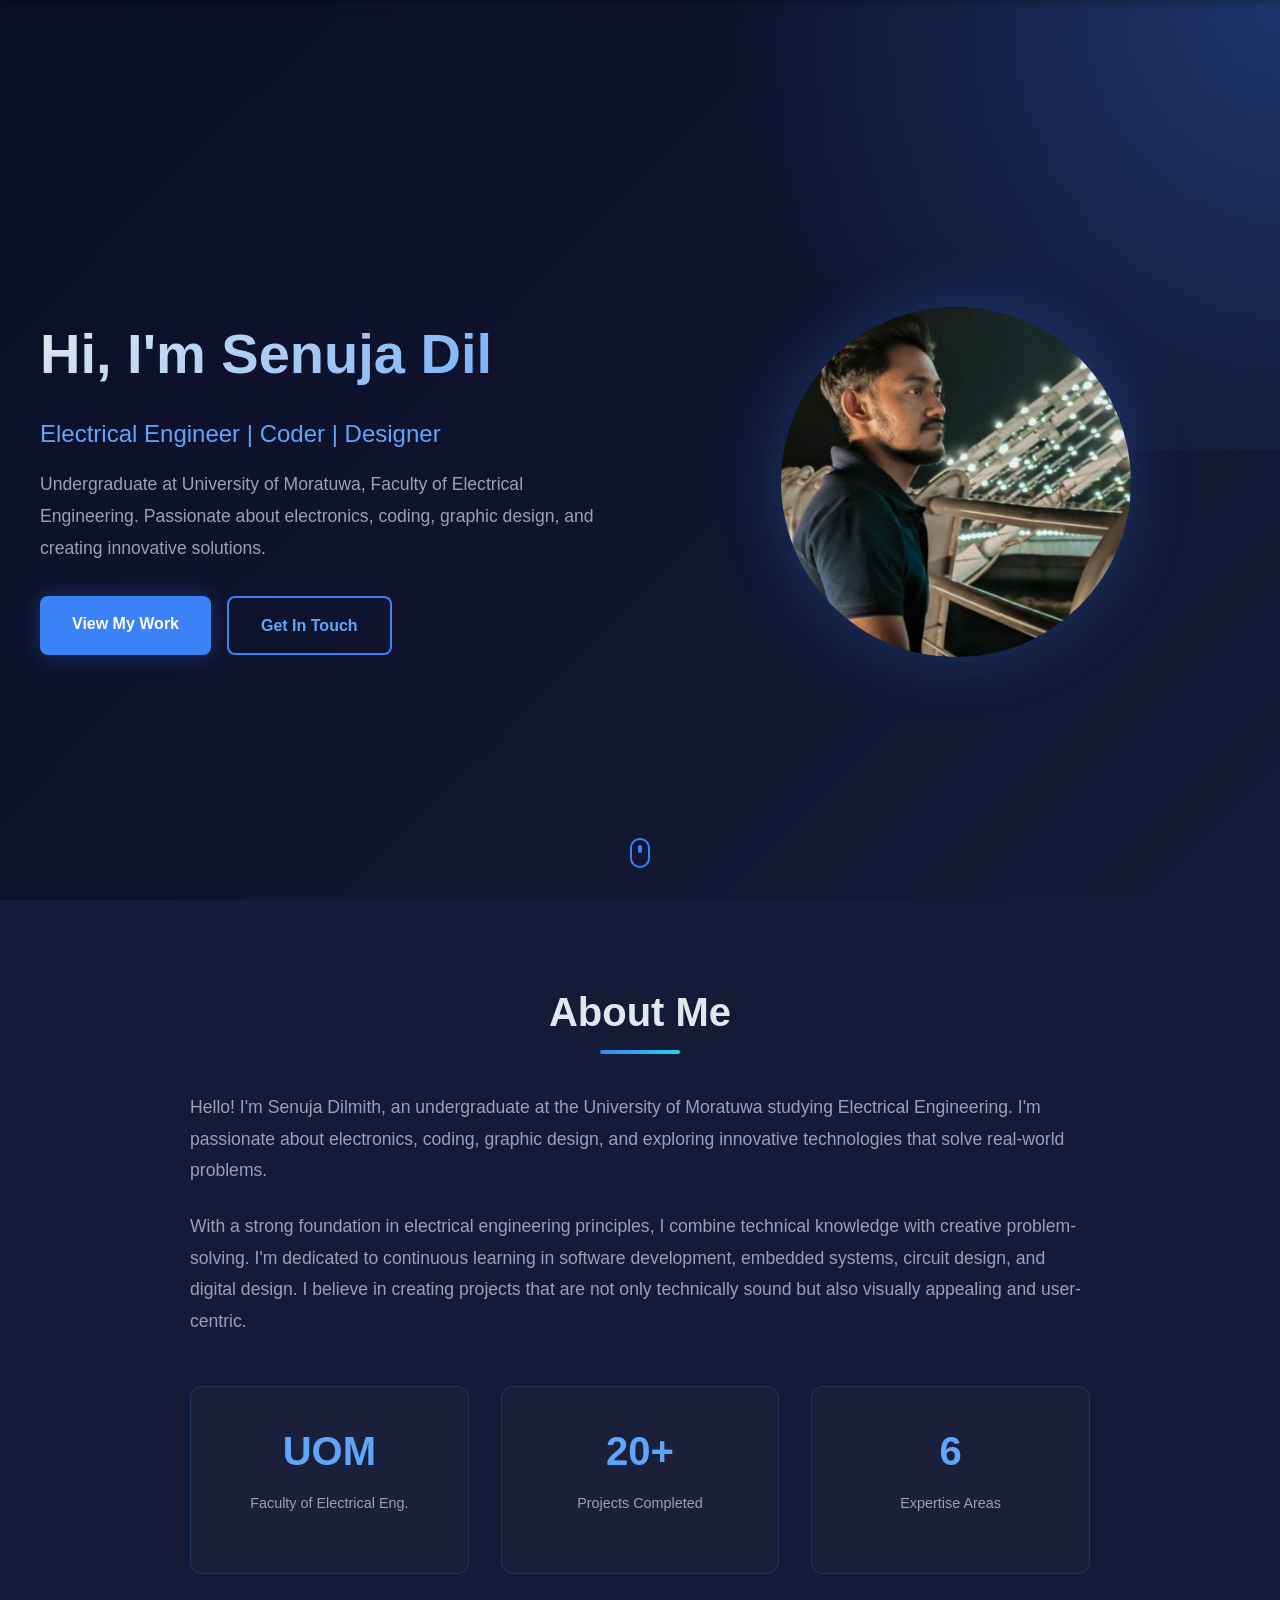
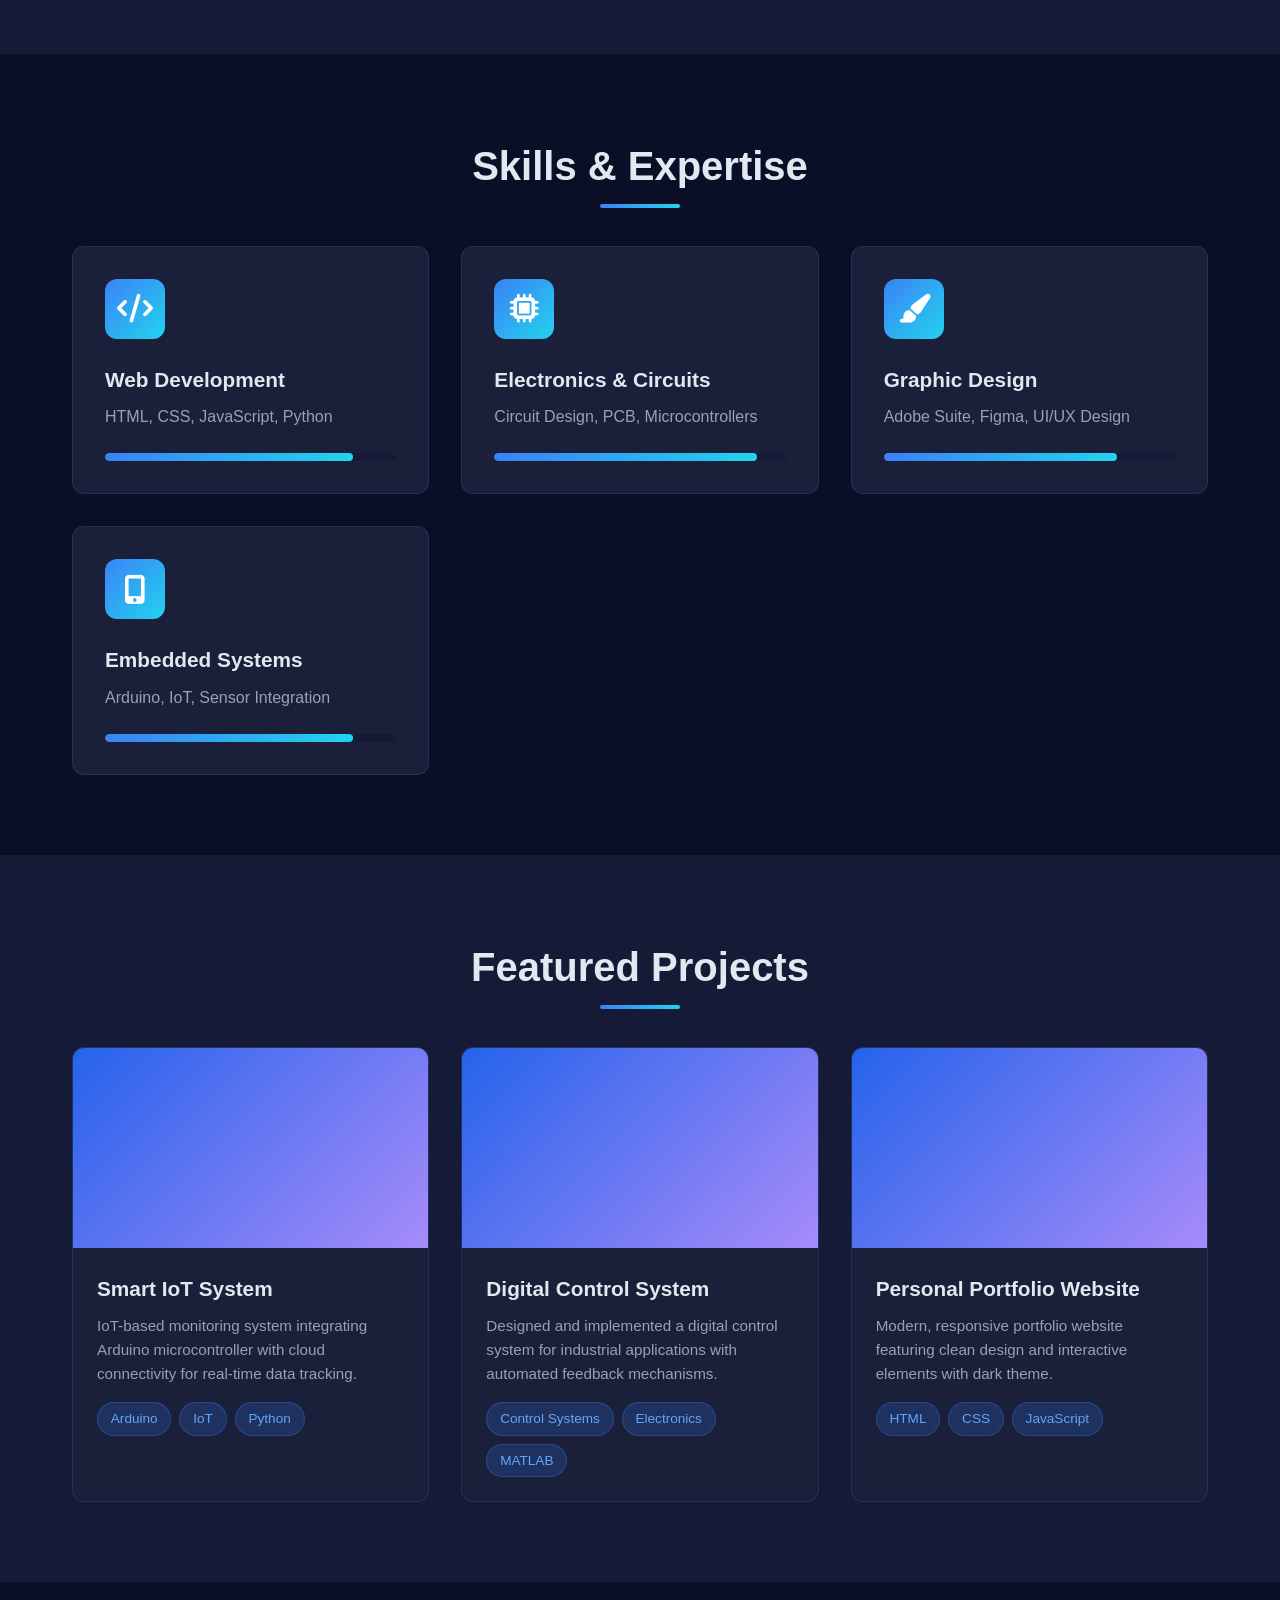
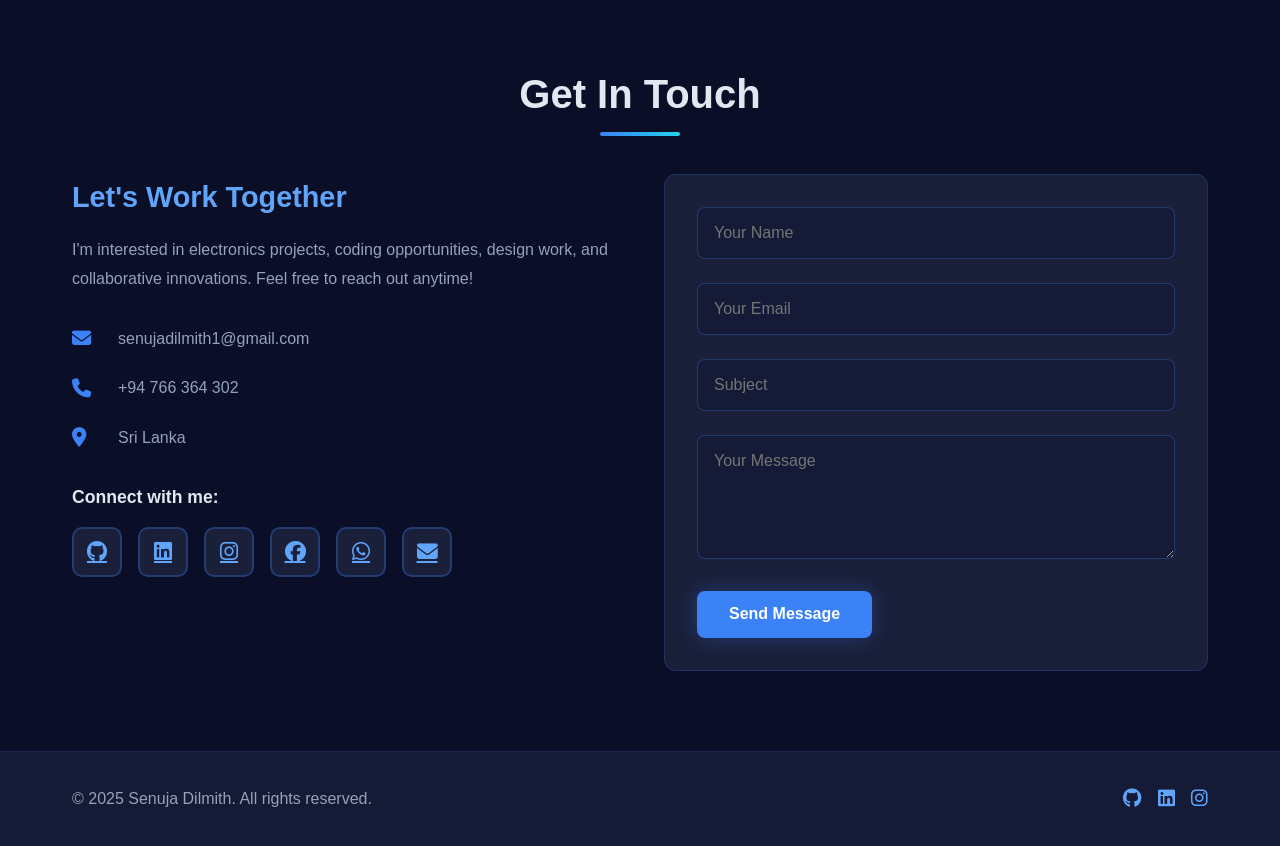
==== index.html @ 94c4b33b "Initial commit - Personal Portfolio" ====
<!DOCTYPE html>
<html lang="en">
<head>
    <meta charset="UTF-8">
    <meta name="viewport" content="width=device-width, initial-scale=1.0">
    <title>Senuja Dilmith - Portfolio</title>
    <link rel="stylesheet" href="style.css">
    <link rel="stylesheet" href="https://cdnjs.cloudflare.com/ajax/libs/font-awesome/6.4.0/css/all.min.css">
</head>
<body>
    <!-- Navigation -->
    <nav class="navbar">
        <div class="container">
            <div class="logo">
                <h2>Senuja Dilmith</h2>
            </div>
            <ul class="nav-links">
                <li><a href="#home">Home</a></li>
                <li><a href="#about">About</a></li>
                <li><a href="#skills">Skills</a></li>
                <li><a href="#projects">Projects</a></li>
                <li><a href="#contact">Contact</a></li>
            </ul>
            <div class="burger">
                <div class="line1"></div>
                <div class="line2"></div>
                <div class="line3"></div>
            </div>
        </div>
    </nav>

    <!-- Hero Section -->
    <section id="home" class="hero">
        <div class="hero-content">
            <div class="hero-text">
                <h1 class="glitch" data-text="Hi, I'm Senuja Dilmith">Hi, I'm Senuja Dilmith</h1>
                <p class="subtitle">Electrical Engineer | Coder | Designer</p>
                <p class="description">Undergraduate at University of Moratuwa, Faculty of Electrical Engineering. Passionate about electronics, coding, graphic design, and creating innovative solutions.</p>
                <div class="hero-buttons">
                    <a href="#projects" class="btn btn-primary">View My Work</a>
                    <a href="#contact" class="btn btn-secondary">Get In Touch</a>
                </div>
            </div>
            <div class="hero-image">
                <div class="avatar-container">
                    <img src="profile-photo.png" alt="Senuja Dilmith" class="avatar-img">
                </div>
            </div>
        </div>
        <div class="scroll-indicator">
            <span></span>
        </div>
    </section>

    <!-- About Section -->
    <section id="about" class="about">
        <div class="container">
            <h2 class="section-title">About Me</h2>
            <div class="about-content">
                <div class="about-text">
                    <p>Hello! I'm Senuja Dilmith, an undergraduate at the University of Moratuwa studying Electrical Engineering. I'm passionate about electronics, coding, graphic design, and exploring innovative technologies that solve real-world problems.</p>
                    <p>With a strong foundation in electrical engineering principles, I combine technical knowledge with creative problem-solving. I'm dedicated to continuous learning in software development, embedded systems, circuit design, and digital design. I believe in creating projects that are not only technically sound but also visually appealing and user-centric.</p>
                    <div class="about-stats">
                        <div class="stat">
                            <h3>UOM</h3>
                            <p>Faculty of Electrical Eng.</p>
                        </div>
                        <div class="stat">
                            <h3>20+</h3>
                            <p>Projects Completed</p>
                        </div>
                        <div class="stat">
                            <h3>6</h3>
                            <p>Expertise Areas</p>
                        </div>
                    </div>
                </div>
            </div>
        </div>
    </section>

    <!-- Skills Section -->
    <section id="skills" class="skills">
        <div class="container">
            <h2 class="section-title">Skills & Expertise</h2>
            <div class="skills-grid">
                <div class="skill-card">
                    <div class="skill-icon">
                        <i class="fas fa-code"></i>
                    </div>
                    <h3>Web Development</h3>
                    <p>HTML, CSS, JavaScript, Python</p>
                    <div class="skill-bar">
                        <div class="skill-progress" style="width: 85%"></div>
                    </div>
                </div>
                <div class="skill-card">
                    <div class="skill-icon">
                        <i class="fas fa-microchip"></i>
                    </div>
                    <h3>Electronics & Circuits</h3>
                    <p>Circuit Design, PCB, Microcontrollers</p>
                    <div class="skill-bar">
                        <div class="skill-progress" style="width: 90%"></div>
                    </div>
                </div>
                <div class="skill-card">
                    <div class="skill-icon">
                        <i class="fas fa-paint-brush"></i>
                    </div>
                    <h3>Graphic Design</h3>
                    <p>Adobe Suite, Figma, UI/UX Design</p>
                    <div class="skill-bar">
                        <div class="skill-progress" style="width: 80%"></div>
                    </div>
                </div>
                <div class="skill-card">
                    <div class="skill-icon">
                        <i class="fas fa-mobile-alt"></i>
                    </div>
                    <h3>Embedded Systems</h3>
                    <p>Arduino, IoT, Sensor Integration</p>
                    <div class="skill-bar">
                        <div class="skill-progress" style="width: 85%"></div>
                    </div>
                </div>
            </div>
        </div>
    </section>

    <!-- Projects Section -->
    <section id="projects" class="projects">
        <div class="container">
            <h2 class="section-title">Featured Projects</h2>
            <div class="projects-grid">
                <div class="project-card">
                    <div class="project-image">
                        <div class="project-overlay">
                            <a href="#" class="project-link"><i class="fas fa-external-link-alt"></i></a>
                        </div>
                    </div>
                    <div class="project-info">
                        <h3>Smart IoT System</h3>
                        <p>IoT-based monitoring system integrating Arduino microcontroller with cloud connectivity for real-time data tracking.</p>
                        <div class="project-tags">
                            <span>Arduino</span>
                            <span>IoT</span>
                            <span>Python</span>
                        </div>
                    </div>
                </div>
                <div class="project-card">
                    <div class="project-image">
                        <div class="project-overlay">
                            <a href="#" class="project-link"><i class="fas fa-external-link-alt"></i></a>
                        </div>
                    </div>
                    <div class="project-info">
                        <h3>Digital Control System</h3>
                        <p>Designed and implemented a digital control system for industrial applications with automated feedback mechanisms.</p>
                        <div class="project-tags">
                            <span>Control Systems</span>
                            <span>Electronics</span>
                            <span>MATLAB</span>
                        </div>
                    </div>
                </div>
                <div class="project-card">
                    <div class="project-image">
                        <div class="project-overlay">
                            <a href="#" class="project-link"><i class="fas fa-external-link-alt"></i></a>
                        </div>
                    </div>
                    <div class="project-info">
                        <h3>Personal Portfolio Website</h3>
                        <p>Modern, responsive portfolio website featuring clean design and interactive elements with dark theme.</p>
                        <div class="project-tags">
                            <span>HTML</span>
                            <span>CSS</span>
                            <span>JavaScript</span>
                        </div>
                    </div>
                </div>
            </div>
        </div>
    </section>

    <!-- Contact Section -->
    <section id="contact" class="contact">
        <div class="container">
            <h2 class="section-title">Get In Touch</h2>
            <div class="contact-content">
                <div class="contact-info">
                    <h3>Let's Work Together</h3>
                    <p>I'm interested in electronics projects, coding opportunities, design work, and collaborative innovations. Feel free to reach out anytime!</p>
                    <div class="contact-items">
                        <div class="contact-item">
                            <i class="fas fa-envelope"></i>
                            <span>senujadilmith1@gmail.com</span>
                        </div>
                        <div class="contact-item">
                            <i class="fas fa-phone"></i>
                            <span>+94 766 364 302</span>
                        </div>
                        <div class="contact-item">
                            <i class="fas fa-map-marker-alt"></i>
                            <span>Sri Lanka</span>
                        </div>
                    </div>
                    
                    <!-- Social Media Links -->
                    <div class="social-links">
                        <h4>Connect with me:</h4>
                        <div class="social-icons">
                            <a href="https://github.com/senuja-dilmith" target="_blank" title="GitHub">
                                <i class="fab fa-github"></i>
                            </a>
                            <a href="https://www.linkedin.com/in/senuja-dilmith-745825349?utm_source=share&utm_campaign=share_via&utm_content=profile&utm_medium=android_app" target="_blank" title="LinkedIn">
                                <i class="fab fa-linkedin"></i>
                            </a>
                            <a href="https://www.instagram.com/senuja_dilmith?igsh=NHplOHNpdm5mYzVt" target="_blank" title="Instagram">
                                <i class="fab fa-instagram"></i>
                            </a>
                            <a href="https://www.facebook.com/share/1ayutm5buF/" target="_blank" title="Facebook">
                                <i class="fab fa-facebook"></i>
                            </a>
                            <a href="https://wa.me/94766364302" target="_blank" title="WhatsApp">
                                <i class="fab fa-whatsapp"></i>
                            </a>
                            <a href="mailto:senujadilmith1@gmail.com" target="_blank" title="Email">
                                <i class="fas fa-envelope"></i>
                            </a>
                        </div>
                    </div>
                </div>
                
                <form class="contact-form">
                    <div class="form-group">
                        <input type="text" placeholder="Your Name" required>
                    </div>
                    <div class="form-group">
                        <input type="email" placeholder="Your Email" required>
                    </div>
                    <div class="form-group">
                        <input type="text" placeholder="Subject">
                    </div>
                    <div class="form-group">
                        <textarea placeholder="Your Message" rows="5" required></textarea>
                    </div>
                    <button type="submit" class="btn btn-primary">Send Message</button>
                </form>
            </div>
        </div>
    </section>

    <!-- Footer -->
    <footer class="footer">
        <div class="container">
            <p>&copy; 2025 Senuja Dilmith. All rights reserved.</p>
            <div class="footer-social">
                <a href="https://github.com/senuja-dilmith" target="_blank"><i class="fab fa-github"></i></a>
                <a href="https://www.linkedin.com/in/senuja-dilmith-745825349?utm_source=share&utm_campaign=share_via&utm_content=profile&utm_medium=android_app" target="_blank"><i class="fab fa-linkedin"></i></a>
                <a href="https://www.instagram.com/senuja_dilmith?igsh=NHplOHNpdm5mYzVt" target="_blank"><i class="fab fa-instagram"></i></a>
            </div>
        </div>
    </footer>

    <script src="script.js"></script>
</body>
</html>
---- style.css ----
/* ==================== GLOBAL STYLES ==================== */
* {
    margin: 0;
    padding: 0;
    box-sizing: border-box;
}

:root {
    /* Dark Theme Colors */
    --bg-primary: #0a0e27;
    --bg-secondary: #151a36;
    --bg-card: #1a1f3a;
    
    /* Blue Accent Colors */
    --blue-primary: #3b82f6;
    --blue-secondary: #60a5fa;
    --blue-dark: #2563eb;
    --blue-light: #93c5fd;
    --blue-glow: rgba(59, 130, 246, 0.3);
    
    /* Text Colors */
    --text-primary: #e2e8f0;
    --text-secondary: #94a3b8;
    --text-muted: #64748b;
    
    /* Accent Colors */
    --accent-cyan: #22d3ee;
    --accent-purple: #a78bfa;
    --success: #10b981;
    --warning: #f59e0b;
    
    /* Shadows */
    --shadow-sm: 0 2px 8px rgba(0, 0, 0, 0.3);
    --shadow-md: 0 4px 16px rgba(0, 0, 0, 0.4);
    --shadow-lg: 0 8px 32px rgba(0, 0, 0, 0.5);
    --shadow-blue: 0 0 20px var(--blue-glow);
    
    /* Transitions */
    --transition: all 0.3s cubic-bezier(0.4, 0, 0.2, 1);
}

html {
    scroll-behavior: smooth;
}

body {
    font-family: 'Segoe UI', Tahoma, Geneva, Verdana, sans-serif;
    background: var(--bg-primary);
    color: var(--text-primary);
    line-height: 1.6;
    overflow-x: hidden;
}

/* ==================== NAVIGATION ==================== */
.navbar {
    position: fixed;
    top: 0;
    width: 100%;
    background: rgba(10, 14, 39, 0.95);
    backdrop-filter: blur(10px);
    z-index: 1000;
    padding: 1rem 0;
    box-shadow: var(--shadow-sm);
    border-bottom: 1px solid rgba(59, 130, 246, 0.1);
}

.container {
    max-width: 1200px;
    margin: 0 auto;
    padding: 0 2rem;
}

.navbar .container {
    display: flex;
    justify-content: space-between;
    align-items: center;
}

.logo h2 {
    color: var(--blue-secondary);
    font-size: 1.5rem;
    font-weight: 700;
    background: linear-gradient(135deg, var(--blue-primary), var(--accent-cyan));
    -webkit-background-clip: text;
    -webkit-text-fill-color: transparent;
}

.nav-links {
    display: flex;
    list-style: none;
    gap: 2rem;
}

.nav-links a {
    color: var(--text-primary);
    text-decoration: none;
    font-weight: 500;
    transition: var(--transition);
    position: relative;
}

.nav-links a::after {
    content: '';
    position: absolute;
    bottom: -5px;
    left: 0;
    width: 0;
    height: 2px;
    background: var(--blue-primary);
    transition: var(--transition);
}

.nav-links a:hover {
    color: var(--blue-secondary);
}

.nav-links a:hover::after {
    width: 100%;
}

.burger {
    display: none;
    cursor: pointer;
}

.burger div {
    width: 25px;
    height: 3px;
    background: var(--blue-primary);
    margin: 5px;
    transition: var(--transition);
}

/* ==================== HERO SECTION ==================== */
.hero {
    min-height: 100vh;
    display: flex;
    align-items: center;
    justify-content: center;
    position: relative;
    padding: 6rem 2rem 2rem;
    background: linear-gradient(135deg, var(--bg-primary) 0%, var(--bg-secondary) 100%);
    overflow: hidden;
}

.hero::before {
    content: '';
    position: absolute;
    top: -50%;
    right: -50%;
    width: 100%;
    height: 100%;
    background: radial-gradient(circle, var(--blue-glow) 0%, transparent 70%);
    animation: pulse 4s ease-in-out infinite;
}

@keyframes pulse {
    0%, 100% { opacity: 0.5; transform: scale(1); }
    50% { opacity: 0.8; transform: scale(1.1); }
}

.hero-content {
    display: grid;
    grid-template-columns: 1fr 1fr;
    gap: 4rem;
    align-items: center;
    max-width: 1200px;
    width: 100%;
    z-index: 1;
}

.hero-text h1 {
    font-size: 3.5rem;
    font-weight: 700;
    margin-bottom: 1rem;
    background: linear-gradient(135deg, var(--text-primary), var(--blue-secondary));
    -webkit-background-clip: text;
    -webkit-text-fill-color: transparent;
}

.subtitle {
    font-size: 1.5rem;
    color: var(--blue-secondary);
    margin-bottom: 1rem;
    font-weight: 500;
}

.description {
    font-size: 1.1rem;
    color: var(--text-secondary);
    margin-bottom: 2rem;
    line-height: 1.8;
}

.hero-buttons {
    display: flex;
    gap: 1rem;
    flex-wrap: wrap;
}

.btn {
    padding: 0.9rem 2rem;
    border-radius: 8px;
    text-decoration: none;
    font-weight: 600;
    transition: var(--transition);
    display: inline-block;
    border: none;
    cursor: pointer;
    font-size: 1rem;
}

.btn-primary {
    background: var(--blue-primary);
    color: white;
    box-shadow: var(--shadow-blue);
}

.btn-primary:hover {
    background: var(--blue-dark);
    transform: translateY(-2px);
    box-shadow: 0 0 30px var(--blue-glow);
}

.btn-secondary {
    background: transparent;
    color: var(--blue-secondary);
    border: 2px solid var(--blue-primary);
}

.btn-secondary:hover {
    background: var(--blue-primary);
    color: white;
    transform: translateY(-2px);
}

/* Avatar */
.hero-image {
    display: flex;
    justify-content: center;
    align-items: center;
}

.avatar-container {
    position: relative;
    width: 350px;
    height: 350px;
}

.avatar-circle {
    width: 100%;
    height: 100%;
    border-radius: 50%;
    background: linear-gradient(135deg, var(--blue-primary), var(--accent-cyan), var(--accent-purple));
    position: relative;
    animation: rotate 10s linear infinite;
    box-shadow: 0 0 60px var(--blue-glow);
}

.avatar-circle::before {
    content: '';
    position: absolute;
    top: 50%;
    left: 50%;
    transform: translate(-50%, -50%);
    width: 90%;
    height: 90%;
    border-radius: 50%;
    background: var(--bg-secondary);
}

.avatar-img {
    width: 100%;
    height: 100%;
    border-radius: 50%;
    object-fit: cover;
    box-shadow: 0 0 60px var(--blue-glow);
}

@keyframes rotate {
    from { transform: rotate(0deg); }
    to { transform: rotate(360deg); }
}

/* Scroll Indicator */
.scroll-indicator {
    position: absolute;
    bottom: 2rem;
    left: 50%;
    transform: translateX(-50%);
}

.scroll-indicator span {
    display: block;
    width: 20px;
    height: 30px;
    border: 2px solid var(--blue-primary);
    border-radius: 20px;
    position: relative;
}

.scroll-indicator span::before {
    content: '';
    position: absolute;
    top: 5px;
    left: 50%;
    transform: translateX(-50%);
    width: 4px;
    height: 8px;
    background: var(--blue-primary);
    border-radius: 2px;
    animation: scroll 2s infinite;
}

@keyframes scroll {
    0% { opacity: 1; transform: translateX(-50%) translateY(0); }
    100% { opacity: 0; transform: translateX(-50%) translateY(15px); }
}

/* ==================== SECTIONS ==================== */
section {
    padding: 5rem 2rem;
}

.section-title {
    font-size: 2.5rem;
    text-align: center;
    margin-bottom: 3rem;
    position: relative;
    color: var(--text-primary);
}

.section-title::after {
    content: '';
    position: absolute;
    bottom: -10px;
    left: 50%;
    transform: translateX(-50%);
    width: 80px;
    height: 4px;
    background: linear-gradient(90deg, var(--blue-primary), var(--accent-cyan));
    border-radius: 2px;
}

/* ==================== ABOUT SECTION ==================== */
.about {
    background: var(--bg-secondary);
}

.about-content {
    max-width: 900px;
    margin: 0 auto;
}

.about-text p {
    font-size: 1.1rem;
    color: var(--text-secondary);
    margin-bottom: 1.5rem;
    line-height: 1.8;
}

.about-stats {
    display: grid;
    grid-template-columns: repeat(auto-fit, minmax(150px, 1fr));
    gap: 2rem;
    margin-top: 3rem;
}

.stat {
    text-align: center;
    padding: 2rem;
    background: var(--bg-card);
    border-radius: 12px;
    border: 1px solid rgba(59, 130, 246, 0.2);
    transition: var(--transition);
}

.stat:hover {
    transform: translateY(-5px);
    box-shadow: var(--shadow-blue);
    border-color: var(--blue-primary);
}

.stat h3 {
    font-size: 2.5rem;
    color: var(--blue-secondary);
    margin-bottom: 0.5rem;
}

.stat p {
    color: var(--text-secondary);
    font-size: 0.9rem;
}

/* ==================== SKILLS SECTION ==================== */
.skills-grid {
    display: grid;
    grid-template-columns: repeat(auto-fit, minmax(280px, 1fr));
    gap: 2rem;
    max-width: 1200px;
    margin: 0 auto;
}

.skill-card {
    background: var(--bg-card);
    padding: 2rem;
    border-radius: 12px;
    border: 1px solid rgba(59, 130, 246, 0.2);
    transition: var(--transition);
}

.skill-card:hover {
    transform: translateY(-10px);
    box-shadow: var(--shadow-blue);
    border-color: var(--blue-primary);
}

.skill-icon {
    width: 60px;
    height: 60px;
    background: linear-gradient(135deg, var(--blue-primary), var(--accent-cyan));
    border-radius: 12px;
    display: flex;
    align-items: center;
    justify-content: center;
    margin-bottom: 1.5rem;
    font-size: 1.8rem;
    color: white;
}

.skill-card h3 {
    font-size: 1.3rem;
    margin-bottom: 0.5rem;
    color: var(--text-primary);
}

.skill-card p {
    color: var(--text-secondary);
    margin-bottom: 1.5rem;
}

.skill-bar {
    width: 100%;
    height: 8px;
    background: var(--bg-secondary);
    border-radius: 4px;
    overflow: hidden;
}

.skill-progress {
    height: 100%;
    background: linear-gradient(90deg, var(--blue-primary), var(--accent-cyan));
    border-radius: 4px;
    transition: width 1s ease;
}

/* ==================== PROJECTS SECTION ==================== */
.projects {
    background: var(--bg-secondary);
}

.projects-grid {
    display: grid;
    grid-template-columns: repeat(auto-fit, minmax(320px, 1fr));
    gap: 2rem;
    max-width: 1200px;
    margin: 0 auto;
}

.project-card {
    background: var(--bg-card);
    border-radius: 12px;
    overflow: hidden;
    border: 1px solid rgba(59, 130, 246, 0.2);
    transition: var(--transition);
}

.project-card:hover {
    transform: translateY(-10px);
    box-shadow: var(--shadow-blue);
    border-color: var(--blue-primary);
}

.project-image {
    height: 200px;
    background: linear-gradient(135deg, var(--blue-dark), var(--accent-purple));
    position: relative;
    overflow: hidden;
}

.project-overlay {
    position: absolute;
    top: 0;
    left: 0;
    width: 100%;
    height: 100%;
    background: rgba(10, 14, 39, 0.9);
    display: flex;
    align-items: center;
    justify-content: center;
    opacity: 0;
    transition: var(--transition);
}

.project-card:hover .project-overlay {
    opacity: 1;
}

.project-link {
    color: var(--blue-secondary);
    font-size: 2rem;
    transition: var(--transition);
}

.project-link:hover {
    color: var(--accent-cyan);
    transform: scale(1.2);
}

.project-info {
    padding: 1.5rem;
}

.project-info h3 {
    font-size: 1.3rem;
    margin-bottom: 0.5rem;
    color: var(--text-primary);
}

.project-info p {
    color: var(--text-secondary);
    margin-bottom: 1rem;
    font-size: 0.95rem;
}

.project-tags {
    display: flex;
    gap: 0.5rem;
    flex-wrap: wrap;
}

.project-tags span {
    padding: 0.3rem 0.8rem;
    background: rgba(59, 130, 246, 0.2);
    color: var(--blue-secondary);
    border-radius: 20px;
    font-size: 0.85rem;
    border: 1px solid rgba(59, 130, 246, 0.3);
}

/* ==================== CONTACT SECTION ==================== */
.contact-content {
    display: grid;
    grid-template-columns: 1fr 1fr;
    gap: 3rem;
    max-width: 1200px;
    margin: 0 auto;
}

.contact-info h3 {
    font-size: 1.8rem;
    margin-bottom: 1rem;
    color: var(--blue-secondary);
}

.contact-info p {
    color: var(--text-secondary);
    margin-bottom: 2rem;
    line-height: 1.8;
}

.contact-items {
    margin-bottom: 2rem;
}

.contact-item {
    display: flex;
    align-items: center;
    gap: 1rem;
    margin-bottom: 1.5rem;
    color: var(--text-secondary);
}

.contact-item i {
    color: var(--blue-primary);
    font-size: 1.2rem;
    width: 30px;
}

/* Social Links */
.social-links {
    margin-top: 2rem;
}

.social-links h4 {
    color: var(--text-primary);
    margin-bottom: 1rem;
    font-size: 1.1rem;
}

.social-icons {
    display: flex;
    gap: 1rem;
    flex-wrap: wrap;
}

.social-icons a {
    width: 50px;
    height: 50px;
    background: var(--bg-card);
    border: 2px solid rgba(59, 130, 246, 0.3);
    border-radius: 10px;
    display: flex;
    align-items: center;
    justify-content: center;
    color: var(--blue-secondary);
    font-size: 1.3rem;
    transition: var(--transition);
}

.social-icons a:hover {
    background: var(--blue-primary);
    color: white;
    transform: translateY(-5px);
    box-shadow: var(--shadow-blue);
    border-color: var(--blue-primary);
}

/* Contact Form */
.contact-form {
    background: var(--bg-card);
    padding: 2rem;
    border-radius: 12px;
    border: 1px solid rgba(59, 130, 246, 0.2);
}

.form-group {
    margin-bottom: 1.5rem;
}

.form-group input,
.form-group textarea {
    width: 100%;
    padding: 1rem;
    background: var(--bg-secondary);
    border: 1px solid rgba(59, 130, 246, 0.3);
    border-radius: 8px;
    color: var(--text-primary);
    font-size: 1rem;
    transition: var(--transition);
    font-family: inherit;
}

.form-group input:focus,
.form-group textarea:focus {
    outline: none;
    border-color: var(--blue-primary);
    box-shadow: 0 0 0 3px var(--blue-glow);
}

.form-group textarea {
    resize: vertical;
    min-height: 120px;
}

/* ==================== FOOTER ==================== */
.footer {
    background: var(--bg-secondary);
    padding: 2rem;
    border-top: 1px solid rgba(59, 130, 246, 0.1);
}

.footer .container {
    display: flex;
    justify-content: space-between;
    align-items: center;
}

.footer p {
    color: var(--text-secondary);
}

.footer-social {
    display: flex;
    gap: 1rem;
}

.footer-social a {
    color: var(--blue-secondary);
    font-size: 1.2rem;
    transition: var(--transition);
}

.footer-social a:hover {
    color: var(--accent-cyan);
    transform: translateY(-3px);
}

/* ==================== RESPONSIVE DESIGN ==================== */
@media screen and (max-width: 768px) {
    .nav-links {
        position: absolute;
        right: 0;
        top: 70px;
        background: var(--bg-secondary);
        flex-direction: column;
        width: 100%;
        padding: 2rem;
        transform: translateX(100%);
        transition: var(--transition);
        box-shadow: var(--shadow-md);
    }

    .nav-links.active {
        transform: translateX(0);
    }

    .burger {
        display: block;
    }

    .burger.active .line1 {
        transform: rotate(-45deg) translate(-5px, 6px);
    }

    .burger.active .line2 {
        opacity: 0;
    }

    .burger.active .line3 {
        transform: rotate(45deg) translate(-5px, -6px);
    }

    .hero-content {
        grid-template-columns: 1fr;
        text-align: center;
    }

    .hero-text h1 {
        font-size: 2.5rem;
    }

    .subtitle {
        font-size: 1.2rem;
    }

    .hero-buttons {
        justify-content: center;
    }

    .avatar-container {
        width: 250px;
        height: 250px;
    }

    .contact-content {
        grid-template-columns: 1fr;
    }

    .section-title {
        font-size: 2rem;
    }

    .footer .container {
        flex-direction: column;
        gap: 1rem;
        text-align: center;
    }
}

@media screen and (max-width: 480px) {
    .hero-text h1 {
        font-size: 2rem;
    }

    .subtitle {
        font-size: 1rem;
    }

    .btn {
        padding: 0.7rem 1.5rem;
        font-size: 0.9rem;
    }

    .about-stats {
        grid-template-columns: 1fr;
    }
}
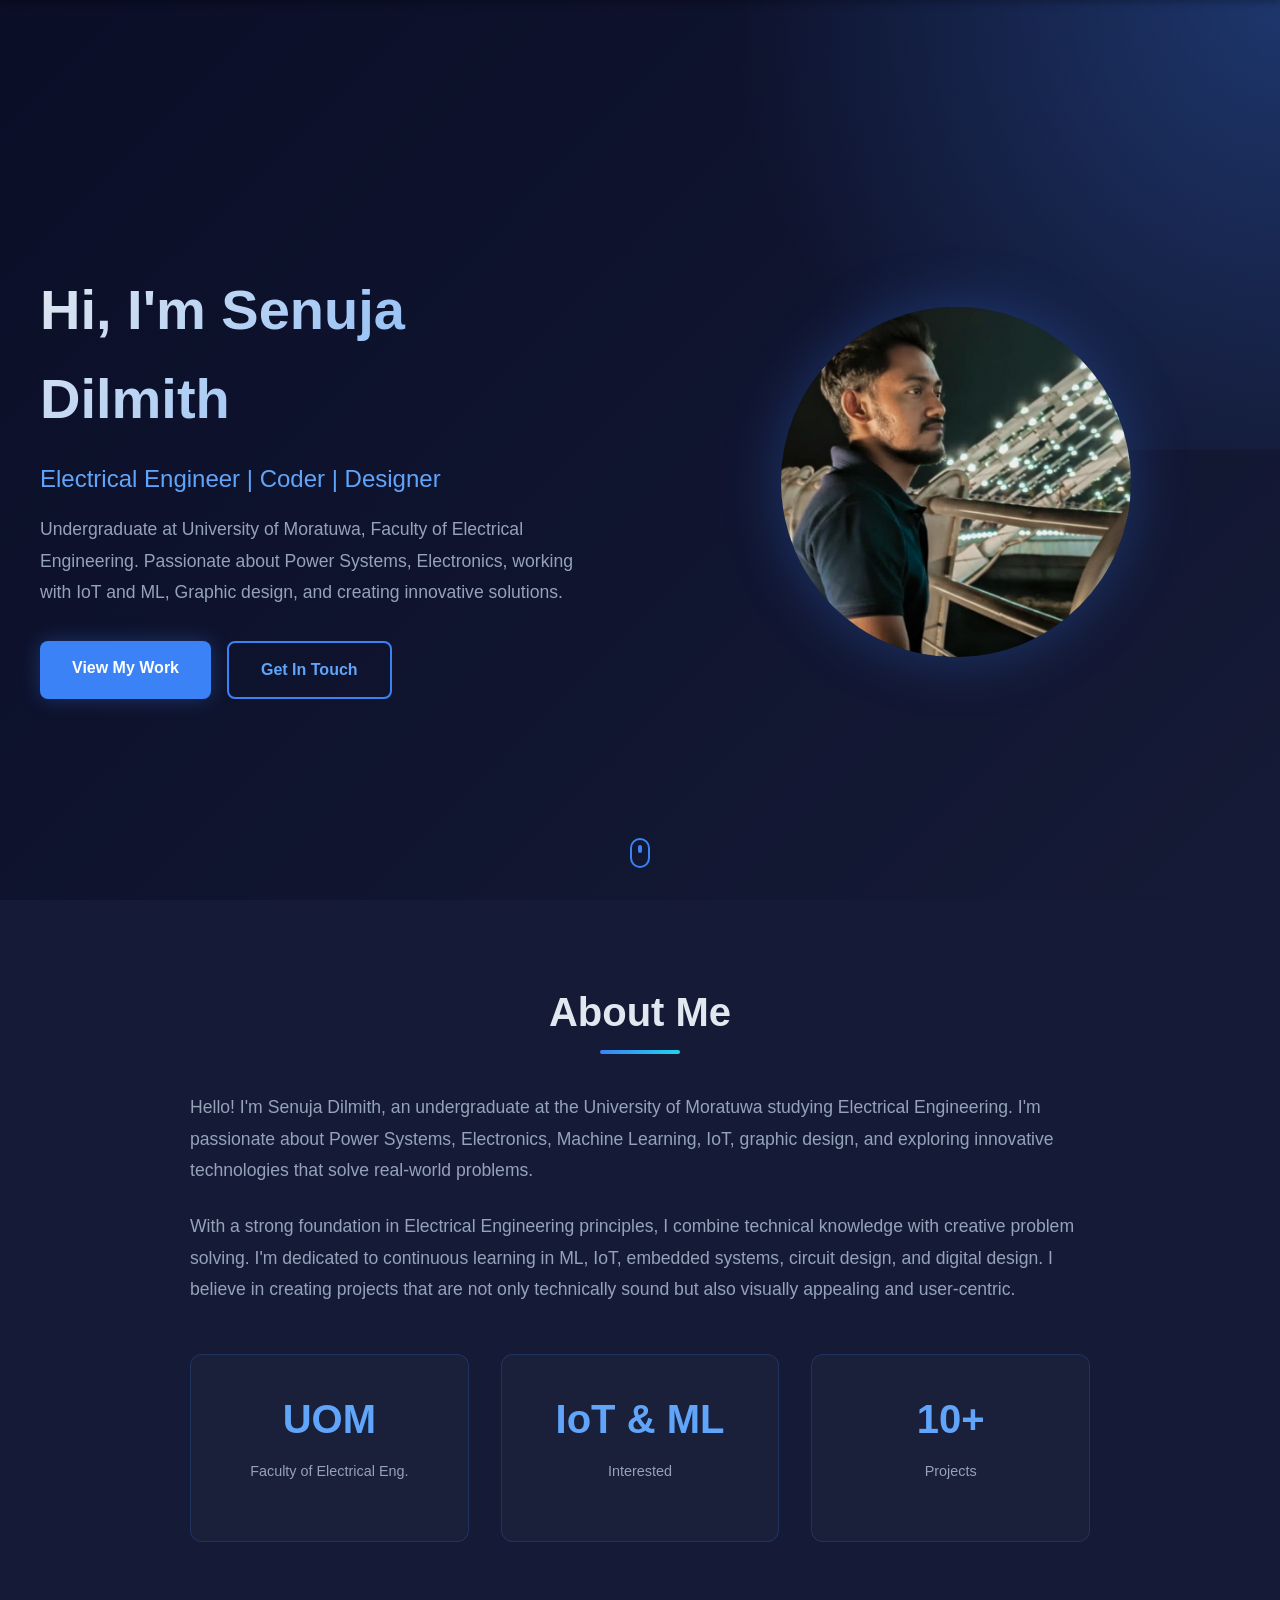
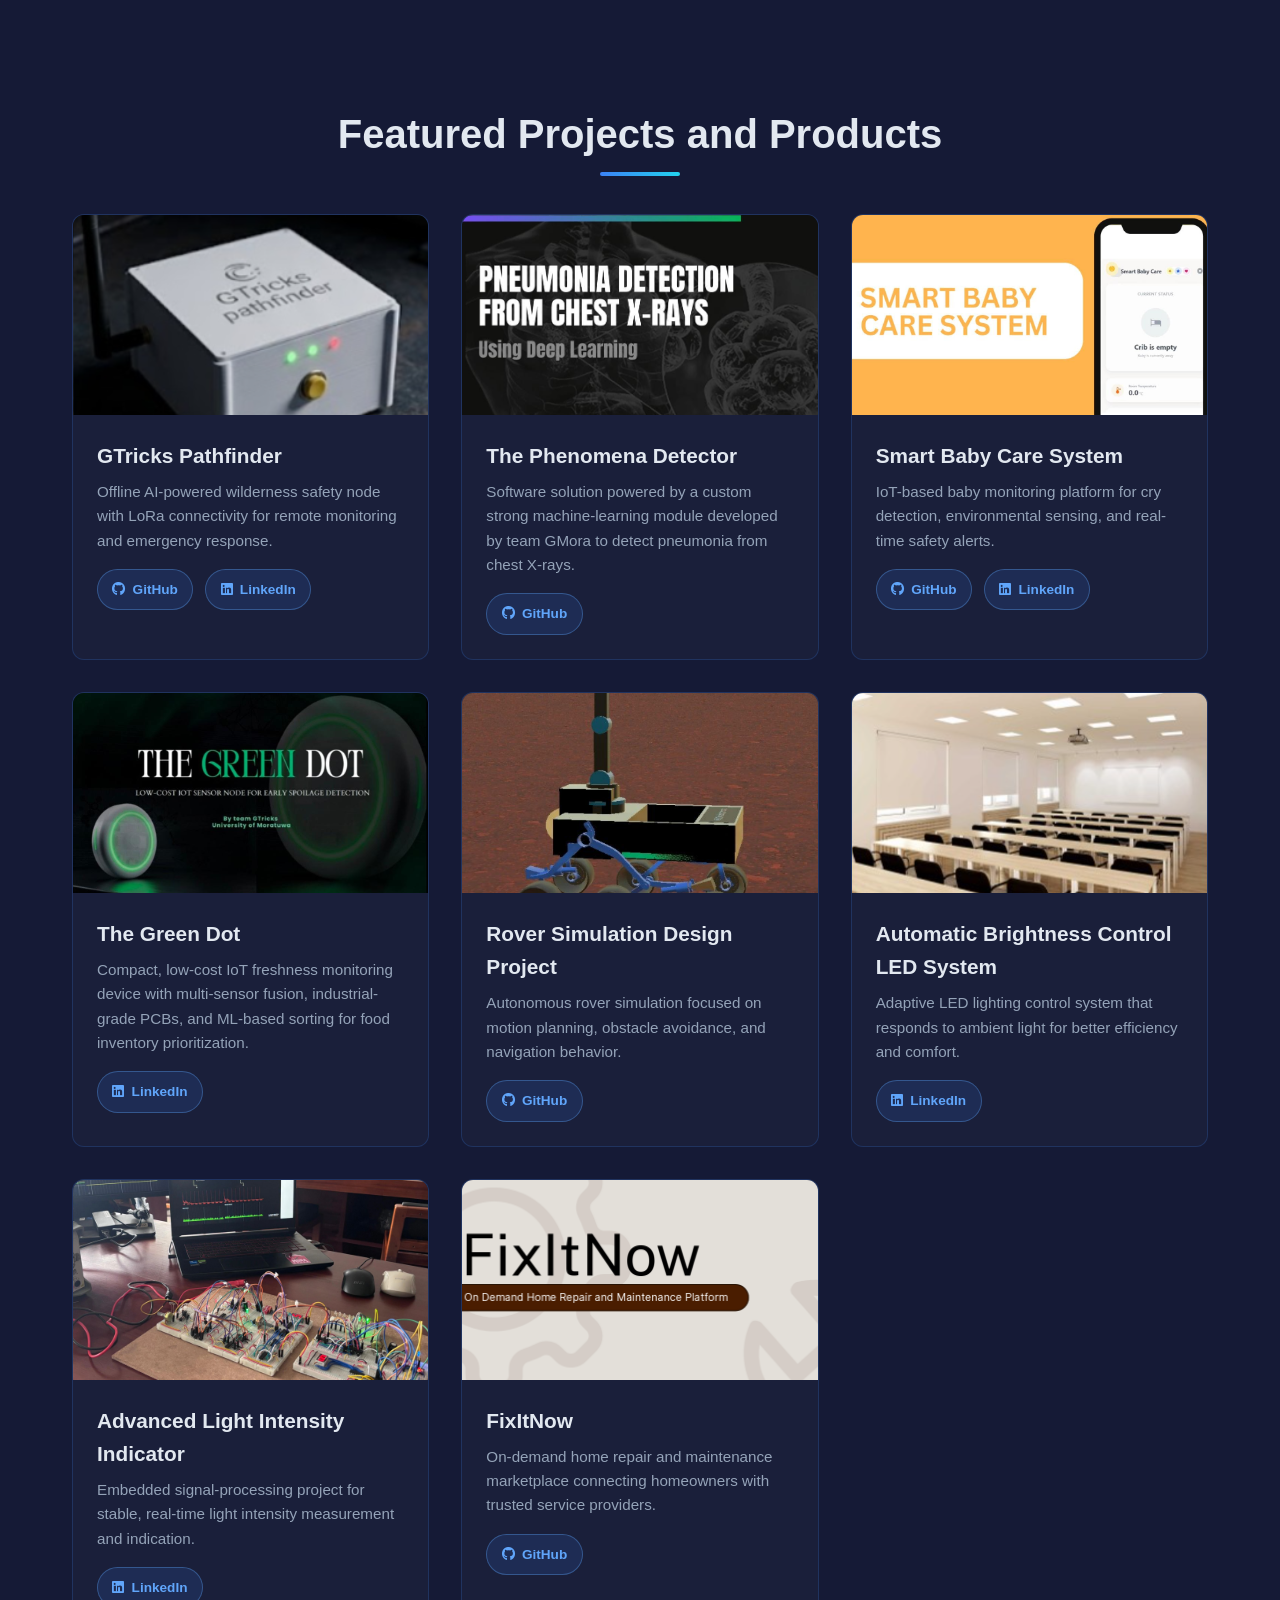
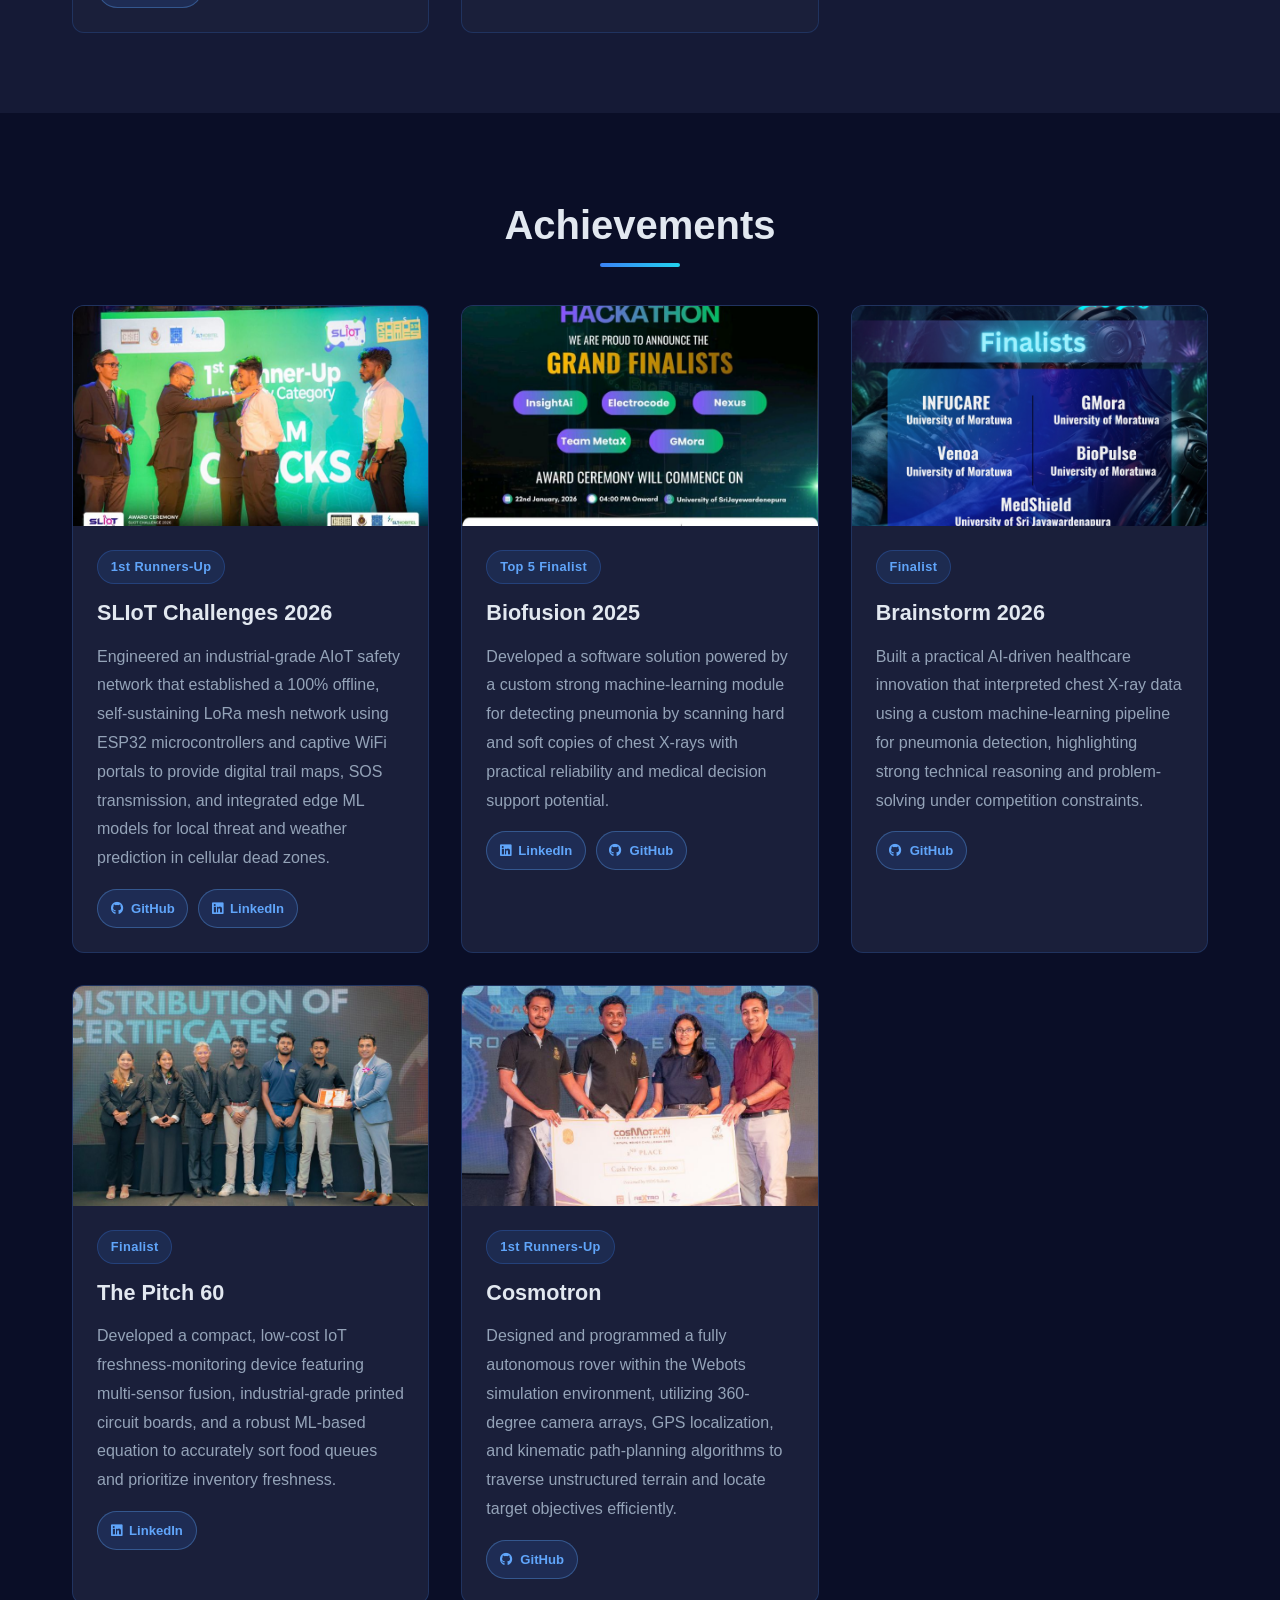
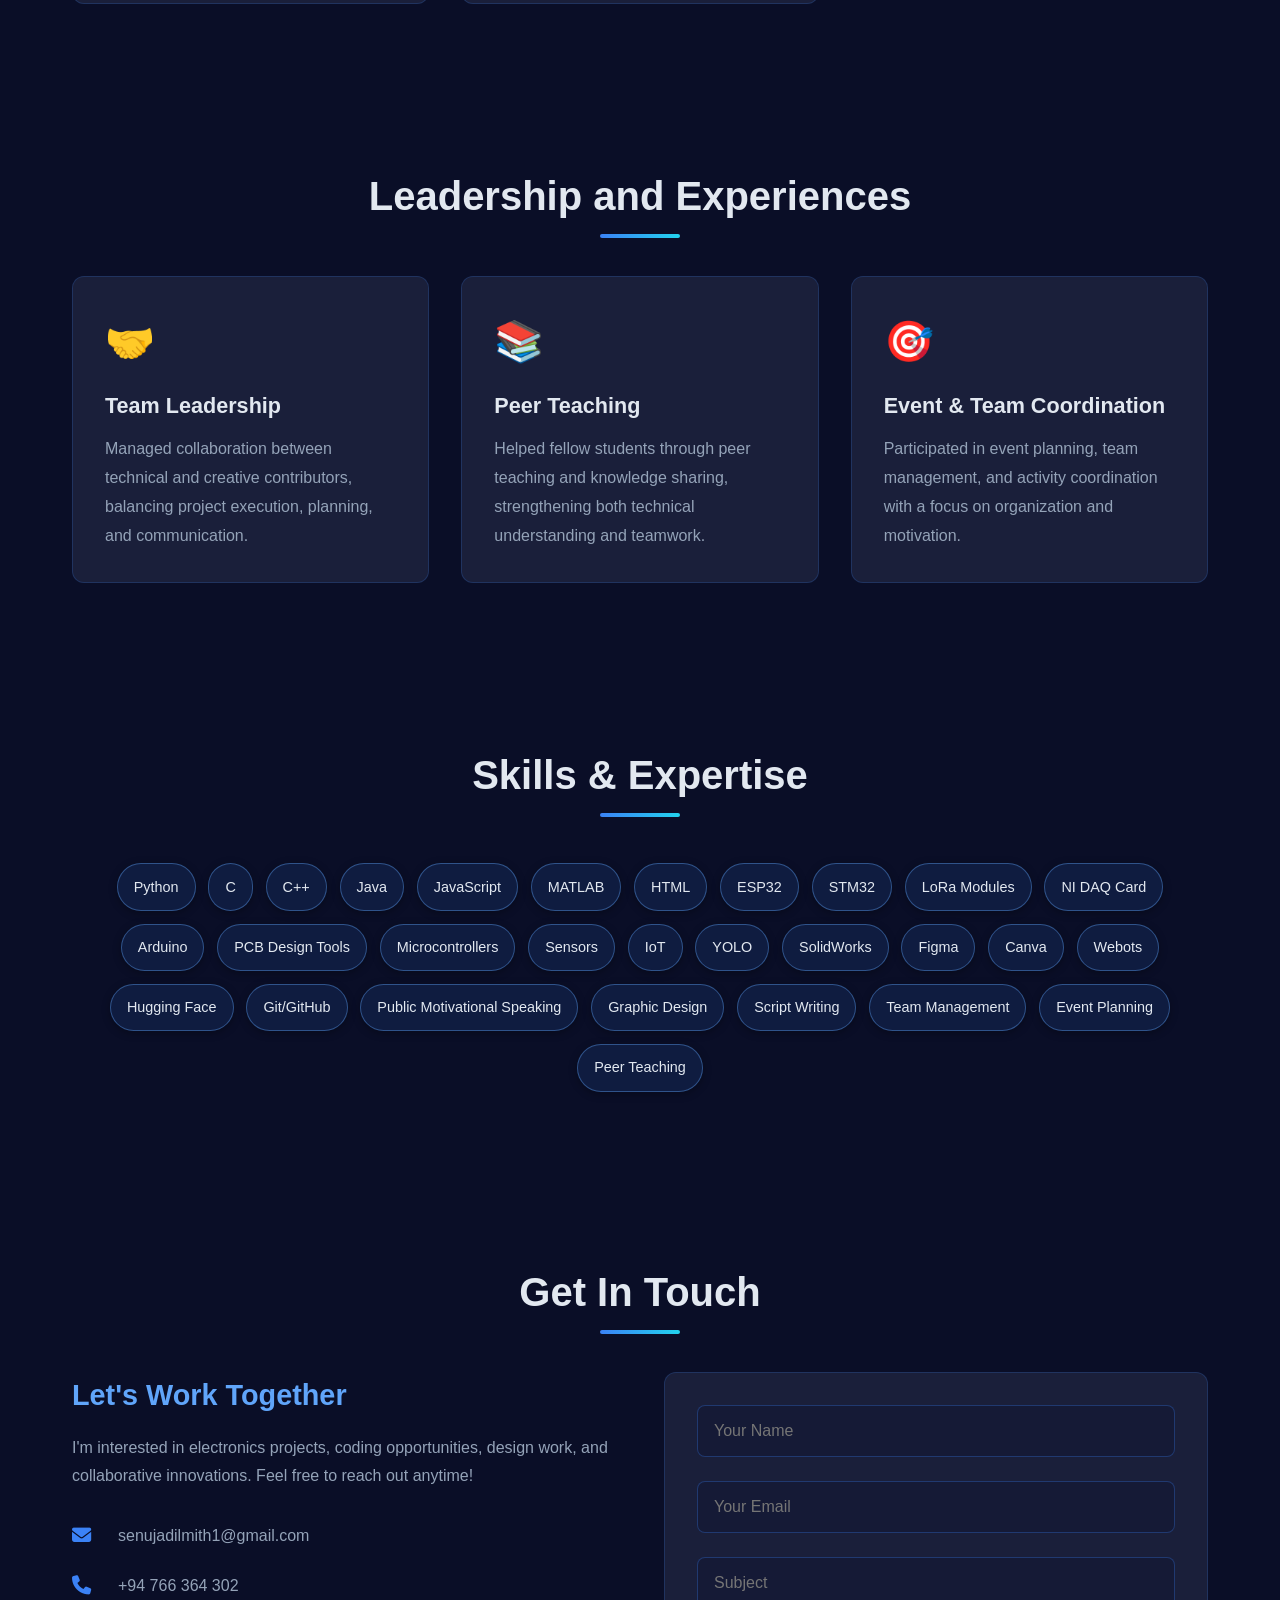
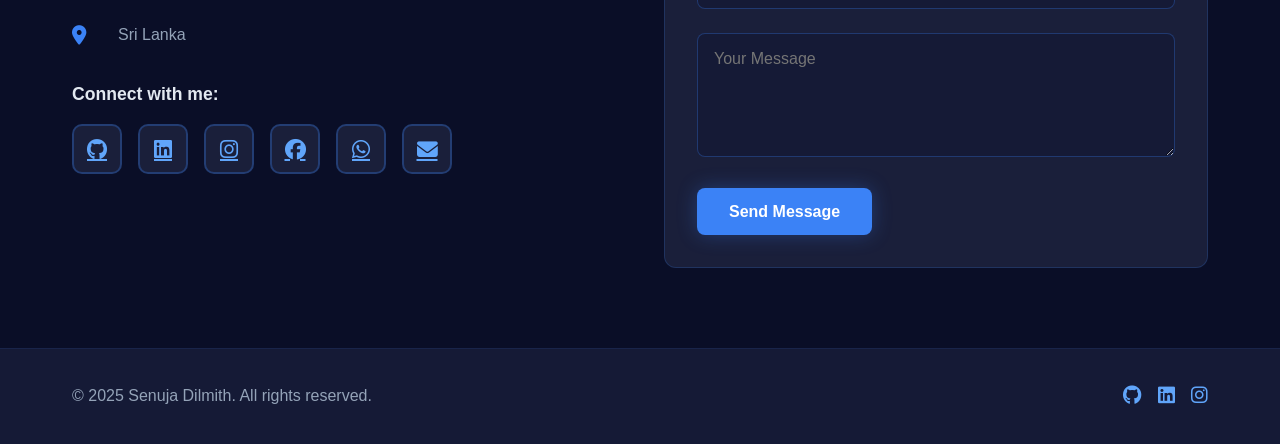
==== commit 222909c1: "Update portfolio with featured projects and achievements" ====
--- a/index.html
+++ b/index.html
@@ -18,7 +18,9 @@
                 <li><a href="#home">Home</a></li>
                 <li><a href="#about">About</a></li>
                 <li><a href="#skills">Skills</a></li>
-                <li><a href="#projects">Projects</a></li>
+                <li><a href="#featured-projects">Projects</a></li>
+                <li><a href="#achievements">Achievements</a></li>
+                <li><a href="#leadership">Leadership</a></li>
                 <li><a href="#contact">Contact</a></li>
             </ul>
             <div class="burger">
@@ -35,9 +37,9 @@
             <div class="hero-text">
                 <h1 class="glitch" data-text="Hi, I'm Senuja Dilmith">Hi, I'm Senuja Dilmith</h1>
                 <p class="subtitle">Electrical Engineer | Coder | Designer</p>
-                <p class="description">Undergraduate at University of Moratuwa, Faculty of Electrical Engineering. Passionate about electronics, coding, graphic design, and creating innovative solutions.</p>
+                <p class="description">Undergraduate at University of Moratuwa, Faculty of Electrical Engineering. Passionate about Power Systems, Electronics, working with IoT and ML, Graphic design, and creating innovative solutions.</p>
                 <div class="hero-buttons">
-                    <a href="#projects" class="btn btn-primary">View My Work</a>
+                    <a href="#featured-projects" class="btn btn-primary">View My Work</a>
                     <a href="#contact" class="btn btn-secondary">Get In Touch</a>
                 </div>
             </div>
@@ -58,22 +60,246 @@
             <h2 class="section-title">About Me</h2>
             <div class="about-content">
                 <div class="about-text">
-                    <p>Hello! I'm Senuja Dilmith, an undergraduate at the University of Moratuwa studying Electrical Engineering. I'm passionate about electronics, coding, graphic design, and exploring innovative technologies that solve real-world problems.</p>
-                    <p>With a strong foundation in electrical engineering principles, I combine technical knowledge with creative problem-solving. I'm dedicated to continuous learning in software development, embedded systems, circuit design, and digital design. I believe in creating projects that are not only technically sound but also visually appealing and user-centric.</p>
+                    <p>Hello! I'm Senuja Dilmith, an undergraduate at the University of Moratuwa studying Electrical Engineering. I'm passionate about Power Systems, Electronics, Machine Learning, IoT, graphic design, and exploring innovative technologies that solve real-world problems.</p>
+                    <p>With a strong foundation in Electrical Engineering principles, I combine technical knowledge with creative problem solving. I'm dedicated to continuous learning in ML, IoT, embedded systems, circuit design, and digital design. I believe in creating projects that are not only technically sound but also visually appealing and user-centric.</p>
                     <div class="about-stats">
                         <div class="stat">
                             <h3>UOM</h3>
                             <p>Faculty of Electrical Eng.</p>
                         </div>
                         <div class="stat">
-                            <h3>20+</h3>
-                            <p>Projects Completed</p>
+                            <h3>IoT & ML</h3>
+                            <p>Interested</p>
                         </div>
                         <div class="stat">
-                            <h3>6</h3>
-                            <p>Expertise Areas</p>
-                        </div>
-                    </div>
+                            <h3>10+</h3>
+                            <p>Projects</p>
+                        </div>
+                    </div>
+                </div>
+            </div>
+        </div>
+    </section>
+
+    <!-- Featured Projects Section -->
+    <section id="featured-projects" class="projects">
+        <div class="container">
+            <h2 class="section-title">Featured Projects and Products</h2>
+            <div class="projects-grid">
+                <div class="project-card">
+                    <div class="project-image project-image-cover" style="background-image: url('Featured%20Projects%20and%20Products/GTricks%20Pathfinder/product1.png'); background-size: cover; background-position: center;">
+                        <div class="project-overlay">
+                            <span class="project-link"><i class="fas fa-image"></i></span>
+                        </div>
+                    </div>
+                    <div class="project-info">
+                        <h3>GTricks Pathfinder</h3>
+                        <p>Offline AI-powered wilderness safety node with LoRa connectivity for remote monitoring and emergency response.</p>
+                        <div class="project-links">
+                            <a href="https://github.com/senuja-dilmith/SLIoT-Pathfinder-GTricks" target="_blank" rel="noreferrer"><i class="fab fa-github"></i> GitHub</a>
+                            <a href="https://www.linkedin.com/posts/senuja-dilmith-745825349_sliot2026-iot-tinyml-activity-7483414259188781057-bTgM?utm_source=share&utm_medium=member_desktop&rcm=ACoAAFcnN-UBbr5jnr6E6rHCfVg78KUNn9FJ8jc" target="_blank" rel="noreferrer"><i class="fab fa-linkedin"></i> LinkedIn</a>
+                        </div>
+                    </div>
+                </div>
+
+                <div class="project-card">
+                    <div class="project-image project-image-cover" style="background-image: url('Featured%20Projects%20and%20Products/The%20Phenomena%20Detector/cover.jpeg'); background-size: cover; background-position: center;">
+                        <div class="project-overlay">
+                            <span class="project-link"><i class="fas fa-image"></i></span>
+                        </div>
+                    </div>
+                    <div class="project-info">
+                        <h3>The Phenomena Detector</h3>
+                        <p>Software solution powered by a custom strong machine-learning module developed by team GMora to detect pneumonia from chest X-rays.</p>
+                        <div class="project-links">
+                            <a href="https://github.com/senuja-dilmith/The-Phenomena-Detector" target="_blank" rel="noreferrer"><i class="fab fa-github"></i> GitHub</a>
+                        </div>
+                    </div>
+                </div>
+
+                <div class="project-card">
+                    <div class="project-image project-image-cover" style="background-image: url('Featured%20Projects%20and%20Products/Smart%20Baby%20Care%20System/cover.jpeg'); background-size: cover; background-position: center;">
+                        <div class="project-overlay">
+                            <span class="project-link"><i class="fas fa-image"></i></span>
+                        </div>
+                    </div>
+                    <div class="project-info">
+                        <h3>Smart Baby Care System</h3>
+                        <p>IoT-based baby monitoring platform for cry detection, environmental sensing, and real-time safety alerts.</p>
+                        <div class="project-links">
+                            <a href="https://github.com/senuja-dilmith/SMART-BABY-CARE-SYSTEM" target="_blank" rel="noreferrer"><i class="fab fa-github"></i> GitHub</a>
+                            <a href="https://www.linkedin.com/posts/senuja-dilmith-745825349_engineering-iot-labview-activity-7477016245435789312-sfTx?utm_source=share&utm_medium=member_desktop&rcm=ACoAAFcnN-UBbr5jnr6E6rHCfVg78KUNn9FJ8jc" target="_blank" rel="noreferrer"><i class="fab fa-linkedin"></i> LinkedIn</a>
+                        </div>
+                    </div>
+                </div>
+
+                <div class="project-card">
+                    <div class="project-image project-image-cover" style="background-image: url('Featured%20Projects%20and%20Products/The%20Green%20Dot/WhatsApp%20Image%202026-08-12%20at%2010.17.15%20AM.jpeg'); background-size: cover; background-position: center;">
+                        <div class="project-overlay">
+                            <span class="project-link"><i class="fas fa-image"></i></span>
+                        </div>
+                    </div>
+                    <div class="project-info">
+                        <h3>The Green Dot</h3>
+                        <p>Compact, low-cost IoT freshness monitoring device with multi-sensor fusion, industrial-grade PCBs, and ML-based sorting for food inventory prioritization.</p>
+                        <div class="project-links">
+                            <a href="https://www.linkedin.com/posts/senuja-dilmith-745825349_pitch60-thegreendot-iot-activity-7435342393329111040-EDjy?utm_source=share&utm_medium=member_desktop&rcm=ACoAAFcnN-UBbr5jnr6E6rHCfVg78KUNn9FJ8jc" target="_blank" rel="noreferrer"><i class="fab fa-linkedin"></i> LinkedIn</a>
+                        </div>
+                    </div>
+                </div>
+
+                <div class="project-card">
+                    <div class="project-image project-image-cover" style="background-image: url('Featured%20Projects%20and%20Products/Rover%20Simulation%20Design%20Project/cover%20image.png'); background-size: cover; background-position: center;">
+                        <div class="project-overlay">
+                            <span class="project-link"><i class="fas fa-image"></i></span>
+                        </div>
+                    </div>
+                    <div class="project-info">
+                        <h3>Rover Simulation Design Project</h3>
+                        <p>Autonomous rover simulation focused on motion planning, obstacle avoidance, and navigation behavior.</p>
+                        <div class="project-links">
+                            <a href="https://github.com/senuja-dilmith/Project_GMora_rover" target="_blank" rel="noreferrer"><i class="fab fa-github"></i> GitHub</a>
+                        </div>
+                    </div>
+                </div>
+
+                <div class="project-card">
+                    <div class="project-image project-image-cover" style="background-image: url('Featured%20Projects%20and%20Products/Automatic%20Brightness%20Control%20LED%20System/cover.png'); background-size: cover; background-position: center;">
+                        <div class="project-overlay">
+                            <span class="project-link"><i class="fas fa-image"></i></span>
+                        </div>
+                    </div>
+                    <div class="project-info">
+                        <h3>Automatic Brightness Control LED System</h3>
+                        <p>Adaptive LED lighting control system that responds to ambient light for better efficiency and comfort.</p>
+                        <div class="project-links">
+                            <a href="https://www.linkedin.com/posts/senuja-dilmith-745825349_the-technical-report-activity-7476165654245552128-Mppi?utm_source=share&utm_medium=member_desktop&rcm=ACoAAFcnN-UBbr5jnr6E6rHCfVg78KUNn9FJ8jc" target="_blank" rel="noreferrer"><i class="fab fa-linkedin"></i> LinkedIn</a>
+                        </div>
+                    </div>
+                </div>
+
+                <div class="project-card">
+                    <div class="project-image project-image-cover" style="background-image: url('Featured%20Projects%20and%20Products/Advanced%20Light%20Intensity%20Indicator/cover%20image.png'); background-size: cover; background-position: center;">
+                        <div class="project-overlay">
+                            <span class="project-link"><i class="fas fa-image"></i></span>
+                        </div>
+                    </div>
+                    <div class="project-info">
+                        <h3>Advanced Light Intensity Indicator</h3>
+                        <p>Embedded signal-processing project for stable, real-time light intensity measurement and indication.</p>
+                        <div class="project-links">
+                            <a href="https://www.linkedin.com/posts/senuja-dilmith-745825349_digitalsignalprocessing-embeddedsystems-engineering-activity-7406973295260205056-ju8N?utm_source=share&utm_medium=member_desktop&rcm=ACoAAFcnN-UBbr5jnr6E6rHCfVg78KUNn9FJ8jc" target="_blank" rel="noreferrer"><i class="fab fa-linkedin"></i> LinkedIn</a>
+                        </div>
+                    </div>
+                </div>
+
+                <div class="project-card">
+                    <div class="project-image project-image-cover" style="background-image: url('Featured%20Projects%20and%20Products/FixItNow/cover.png'); background-size: cover; background-position: center;">
+                        <div class="project-overlay">
+                            <span class="project-link"><i class="fas fa-image"></i></span>
+                        </div>
+                    </div>
+                    <div class="project-info">
+                        <h3>FixItNow</h3>
+                        <p>On-demand home repair and maintenance marketplace connecting homeowners with trusted service providers.</p>
+                        <div class="project-links">
+                            <a href="https://github.com/Company-C-MSD-Project" target="_blank" rel="noreferrer"><i class="fab fa-github"></i> GitHub</a>
+                        </div>
+                    </div>
+                </div>
+            </div>
+        </div>
+    </section>
+
+    <!-- Achievements Section -->
+    <section id="achievements" class="achievements">
+        <div class="container">
+            <h2 class="section-title">Achievements</h2>
+            <div class="achievement-grid">
+                <div class="achievement-card">
+                    <img src="Achievements/SLIoT%20Challenges%202026.jpg" alt="SLIoT Challenges 2026" class="achievement-image">
+                    <div class="achievement-body">
+                        <span class="achievement-rank">1st Runners-Up</span>
+                        <h3>SLIoT Challenges 2026</h3>
+                        <p>Engineered an industrial-grade AIoT safety network that established a 100% offline, self-sustaining LoRa mesh network using ESP32 microcontrollers and captive WiFi portals to provide digital trail maps, SOS transmission, and integrated edge ML models for local threat and weather prediction in cellular dead zones.</p>
+                        <div class="achievement-links">
+                            <a href="https://github.com/senuja-dilmith/SLIoT-Pathfinder-GTricks" target="_blank" rel="noreferrer"><i class="fab fa-github"></i> GitHub</a>
+                            <a href="https://www.linkedin.com/posts/senuja-dilmith-745825349_sliot2026-iot-tinyml-activity-7483414259188781057-bTgM?utm_source=share&utm_medium=member_desktop&rcm=ACoAAFcnN-UBbr5jnr6E6rHCfVg78KUNn9FJ8jc" target="_blank" rel="noreferrer"><i class="fab fa-linkedin"></i> LinkedIn</a>
+                        </div>
+                    </div>
+                </div>
+
+                <div class="achievement-card">
+                    <img src="Achievements/Biofusion%202025.jpg" alt="Biofusion 2025" class="achievement-image">
+                    <div class="achievement-body">
+                        <span class="achievement-rank">Top 5 Finalist</span>
+                        <h3>Biofusion 2025</h3>
+                        <p>Developed a software solution powered by a custom strong machine-learning module for detecting pneumonia by scanning hard and soft copies of chest X-rays with practical reliability and medical decision support potential.</p>
+                        <div class="achievement-links">
+                            <a href="https://www.linkedin.com/posts/senuja-dilmith-745825349_gmora-biofusion-machinelearning-activity-7476168660080832512-hg0I?utm_source=share&utm_medium=member_desktop&rcm=ACoAAFcnN-UBbr5jnr6E6rHCfVg78KUNn9FJ8jc" target="_blank" rel="noreferrer"><i class="fab fa-linkedin"></i> LinkedIn</a>
+                            <a href="https://github.com/senuja-dilmith/The-Phenomena-Detector" target="_blank" rel="noreferrer"><i class="fab fa-github"></i> GitHub</a>
+                        </div>
+                    </div>
+                </div>
+
+                <div class="achievement-card">
+                    <img src="Achievements/Brainstorm%202026.jpeg" alt="Brainstorm 2026" class="achievement-image">
+                    <div class="achievement-body">
+                        <span class="achievement-rank">Finalist</span>
+                        <h3>Brainstorm 2026</h3>
+                        <p>Built a practical AI-driven healthcare innovation that interpreted chest X-ray data using a custom machine-learning pipeline for pneumonia detection, highlighting strong technical reasoning and problem-solving under competition constraints.</p>
+                        <div class="achievement-links">
+                            <a href="https://github.com/senuja-dilmith/The-Phenomena-Detector" target="_blank" rel="noreferrer"><i class="fab fa-github"></i> GitHub</a>
+                        </div>
+                    </div>
+                </div>
+
+                <div class="achievement-card">
+                    <img src="Achievements/he%20Pitch%2060.jpg" alt="The Pitch 60" class="achievement-image">
+                    <div class="achievement-body">
+                        <span class="achievement-rank">Finalist</span>
+                        <h3>The Pitch 60</h3>
+                        <p>Developed a compact, low-cost IoT freshness-monitoring device featuring multi-sensor fusion, industrial-grade printed circuit boards, and a robust ML-based equation to accurately sort food queues and prioritize inventory freshness.</p>
+                        <div class="achievement-links">
+                            <a href="https://www.linkedin.com/posts/senuja-dilmith-745825349_pitch60-thegreendot-iot-activity-7435342393329111040-EDjy?utm_source=share&utm_medium=member_desktop&rcm=ACoAAFcnN-UBbr5jnr6E6rHCfVg78KUNn9FJ8jc" target="_blank" rel="noreferrer"><i class="fab fa-linkedin"></i> LinkedIn</a>
+                        </div>
+                    </div>
+                </div>
+
+                <div class="achievement-card">
+                    <img src="Achievements/Cosmotron.png" alt="Cosmotron" class="achievement-image">
+                    <div class="achievement-body">
+                        <span class="achievement-rank">1st Runners-Up</span>
+                        <h3>Cosmotron</h3>
+                        <p>Designed and programmed a fully autonomous rover within the Webots simulation environment, utilizing 360-degree camera arrays, GPS localization, and kinematic path-planning algorithms to traverse unstructured terrain and locate target objectives efficiently.</p>
+                        <div class="achievement-links">
+                            <a href="https://github.com/senuja-dilmith/Project_GMora_rover" target="_blank" rel="noreferrer"><i class="fab fa-github"></i> GitHub</a>
+                        </div>
+                    </div>
+                </div>
+            </div>
+        </div>
+    </section>
+
+    <!-- Leadership and Experiences Section -->
+    <section id="leadership" class="leadership">
+        <div class="container">
+            <h2 class="section-title">Leadership and Experiences</h2>
+            <div class="info-grid">
+                <div class="info-card">
+                    <div class="info-icon">🤝</div>
+                    <h3>Team Leadership</h3>
+                    <p>Managed collaboration between technical and creative contributors, balancing project execution, planning, and communication.</p>
+                </div>
+                <div class="info-card">
+                    <div class="info-icon">📚</div>
+                    <h3>Peer Teaching</h3>
+                    <p>Helped fellow students through peer teaching and knowledge sharing, strengthening both technical understanding and teamwork.</p>
+                </div>
+                <div class="info-card">
+                    <div class="info-icon">🎯</div>
+                    <h3>Event & Team Coordination</h3>
+                    <p>Participated in event planning, team management, and activity coordination with a focus on organization and motivation.</p>
                 </div>
             </div>
         </div>
@@ -83,103 +309,37 @@
     <section id="skills" class="skills">
         <div class="container">
             <h2 class="section-title">Skills & Expertise</h2>
-            <div class="skills-grid">
-                <div class="skill-card">
-                    <div class="skill-icon">
-                        <i class="fas fa-code"></i>
-                    </div>
-                    <h3>Web Development</h3>
-                    <p>HTML, CSS, JavaScript, Python</p>
-                    <div class="skill-bar">
-                        <div class="skill-progress" style="width: 85%"></div>
-                    </div>
-                </div>
-                <div class="skill-card">
-                    <div class="skill-icon">
-                        <i class="fas fa-microchip"></i>
-                    </div>
-                    <h3>Electronics & Circuits</h3>
-                    <p>Circuit Design, PCB, Microcontrollers</p>
-                    <div class="skill-bar">
-                        <div class="skill-progress" style="width: 90%"></div>
-                    </div>
-                </div>
-                <div class="skill-card">
-                    <div class="skill-icon">
-                        <i class="fas fa-paint-brush"></i>
-                    </div>
-                    <h3>Graphic Design</h3>
-                    <p>Adobe Suite, Figma, UI/UX Design</p>
-                    <div class="skill-bar">
-                        <div class="skill-progress" style="width: 80%"></div>
-                    </div>
-                </div>
-                <div class="skill-card">
-                    <div class="skill-icon">
-                        <i class="fas fa-mobile-alt"></i>
-                    </div>
-                    <h3>Embedded Systems</h3>
-                    <p>Arduino, IoT, Sensor Integration</p>
-                    <div class="skill-bar">
-                        <div class="skill-progress" style="width: 85%"></div>
-                    </div>
-                </div>
-            </div>
-        </div>
-    </section>
-
-    <!-- Projects Section -->
-    <section id="projects" class="projects">
-        <div class="container">
-            <h2 class="section-title">Featured Projects</h2>
-            <div class="projects-grid">
-                <div class="project-card">
-                    <div class="project-image">
-                        <div class="project-overlay">
-                            <a href="#" class="project-link"><i class="fas fa-external-link-alt"></i></a>
-                        </div>
-                    </div>
-                    <div class="project-info">
-                        <h3>Smart IoT System</h3>
-                        <p>IoT-based monitoring system integrating Arduino microcontroller with cloud connectivity for real-time data tracking.</p>
-                        <div class="project-tags">
-                            <span>Arduino</span>
-                            <span>IoT</span>
-                            <span>Python</span>
-                        </div>
-                    </div>
-                </div>
-                <div class="project-card">
-                    <div class="project-image">
-                        <div class="project-overlay">
-                            <a href="#" class="project-link"><i class="fas fa-external-link-alt"></i></a>
-                        </div>
-                    </div>
-                    <div class="project-info">
-                        <h3>Digital Control System</h3>
-                        <p>Designed and implemented a digital control system for industrial applications with automated feedback mechanisms.</p>
-                        <div class="project-tags">
-                            <span>Control Systems</span>
-                            <span>Electronics</span>
-                            <span>MATLAB</span>
-                        </div>
-                    </div>
-                </div>
-                <div class="project-card">
-                    <div class="project-image">
-                        <div class="project-overlay">
-                            <a href="#" class="project-link"><i class="fas fa-external-link-alt"></i></a>
-                        </div>
-                    </div>
-                    <div class="project-info">
-                        <h3>Personal Portfolio Website</h3>
-                        <p>Modern, responsive portfolio website featuring clean design and interactive elements with dark theme.</p>
-                        <div class="project-tags">
-                            <span>HTML</span>
-                            <span>CSS</span>
-                            <span>JavaScript</span>
-                        </div>
-                    </div>
+            <div class="skills-showcase">
+                <div class="skills-list compact-skills">
+                    <span class="skill-tag">Python</span>
+                    <span class="skill-tag">C</span>
+                    <span class="skill-tag">C++</span>
+                    <span class="skill-tag">Java</span>
+                    <span class="skill-tag">JavaScript</span>
+                    <span class="skill-tag">MATLAB</span>
+                    <span class="skill-tag">HTML</span>
+                    <span class="skill-tag">ESP32</span>
+                    <span class="skill-tag">STM32</span>
+                    <span class="skill-tag">LoRa Modules</span>
+                    <span class="skill-tag">NI DAQ Card</span>
+                    <span class="skill-tag">Arduino</span>
+                    <span class="skill-tag">PCB Design Tools</span>
+                    <span class="skill-tag">Microcontrollers</span>
+                    <span class="skill-tag">Sensors</span>
+                    <span class="skill-tag">IoT</span>
+                    <span class="skill-tag">YOLO</span>
+                    <span class="skill-tag">SolidWorks</span>
+                    <span class="skill-tag">Figma</span>
+                    <span class="skill-tag">Canva</span>
+                    <span class="skill-tag">Webots</span>
+                    <span class="skill-tag">Hugging Face</span>
+                    <span class="skill-tag">Git/GitHub</span>
+                    <span class="skill-tag">Public Motivational Speaking</span>
+                    <span class="skill-tag">Graphic Design</span>
+                    <span class="skill-tag">Script Writing</span>
+                    <span class="skill-tag">Team Management</span>
+                    <span class="skill-tag">Event Planning</span>
+                    <span class="skill-tag">Peer Teaching</span>
                 </div>
             </div>
         </div>
--- a/style.css
+++ b/style.css
@@ -454,6 +454,35 @@
     transition: width 1s ease;
 }
 
+/* ==================== SKILLS SHOWCASE ==================== */
+.skills-showcase {
+    max-width: 1200px;
+    margin: 0 auto;
+}
+
+.skills-list {
+    display: flex;
+    flex-wrap: wrap;
+    justify-content: center;
+    gap: 0.8rem;
+}
+
+.compact-skills {
+    justify-content: center;
+    padding: 0.5rem 0;
+}
+
+.skill-tag {
+    background: rgba(59, 130, 246, 0.12);
+    color: var(--text-primary);
+    border: 1px solid rgba(96, 165, 250, 0.4);
+    border-radius: 999px;
+    padding: 0.7rem 1rem;
+    font-size: 0.9rem;
+    font-weight: 500;
+    box-shadow: var(--shadow-sm);
+}
+
 /* ==================== PROJECTS SECTION ==================== */
 .projects {
     background: var(--bg-secondary);
@@ -486,6 +515,16 @@
     background: linear-gradient(135deg, var(--blue-dark), var(--accent-purple));
     position: relative;
     overflow: hidden;
+}
+
+.project-image-link {
+    display: block;
+    text-decoration: none;
+}
+
+.project-image-cover {
+    background-size: cover;
+    background-position: center;
 }
 
 .project-overlay {
@@ -533,19 +572,161 @@
     font-size: 0.95rem;
 }
 
-.project-tags {
-    display: flex;
-    gap: 0.5rem;
+.project-links {
+    display: flex;
+    gap: 0.75rem;
     flex-wrap: wrap;
-}
-
-.project-tags span {
-    padding: 0.3rem 0.8rem;
-    background: rgba(59, 130, 246, 0.2);
-    color: var(--blue-secondary);
-    border-radius: 20px;
+    margin-top: 1rem;
+}
+
+.project-links a {
+    display: inline-flex;
+    align-items: center;
+    gap: 0.45rem;
+    text-decoration: none;
+    padding: 0.55rem 0.9rem;
+    border-radius: 999px;
     font-size: 0.85rem;
-    border: 1px solid rgba(59, 130, 246, 0.3);
+    font-weight: 600;
+    background: rgba(59, 130, 246, 0.14);
+    border: 1px solid rgba(96, 165, 250, 0.35);
+    color: var(--blue-secondary);
+    transition: var(--transition);
+}
+
+.project-links a:hover {
+    background: rgba(59, 130, 246, 0.22);
+    transform: translateY(-2px);
+    box-shadow: 0 0 18px rgba(59, 130, 246, 0.2);
+}
+
+/* ==================== ACHIEVEMENTS & LEADERSHIP ==================== */
+.achievements,
+.leadership {
+    background: var(--bg-primary);
+}
+
+.achievement-grid {
+    display: grid;
+    grid-template-columns: repeat(auto-fit, minmax(320px, 1fr));
+    gap: 2rem;
+    max-width: 1200px;
+    margin: 0 auto;
+}
+
+.achievement-card {
+    background: var(--bg-card);
+    border: 1px solid rgba(59, 130, 246, 0.2);
+    border-radius: 12px;
+    overflow: hidden;
+    transition: var(--transition);
+}
+
+.achievement-card:hover {
+    transform: translateY(-8px);
+    box-shadow: var(--shadow-blue);
+    border-color: var(--blue-primary);
+}
+
+.achievement-image {
+    display: block;
+    width: 100%;
+    height: 220px;
+    object-fit: cover;
+    background: rgba(59, 130, 246, 0.12);
+}
+
+.achievement-body {
+    padding: 1.5rem;
+}
+
+.achievement-rank {
+    display: inline-block;
+    margin-bottom: 0.75rem;
+    padding: 0.35rem 0.8rem;
+    border-radius: 999px;
+    background: rgba(59, 130, 246, 0.12);
+    color: var(--blue-secondary);
+    border: 1px solid rgba(59, 130, 246, 0.25);
+    font-size: 0.8rem;
+    font-weight: 700;
+    letter-spacing: 0.03em;
+}
+
+.achievement-card h3 {
+    color: var(--text-primary);
+    margin-bottom: 0.75rem;
+    font-size: 1.35rem;
+}
+
+.achievement-card p {
+    color: var(--text-secondary);
+    line-height: 1.8;
+    margin-bottom: 1rem;
+}
+
+.achievement-links {
+    display: flex;
+    flex-wrap: wrap;
+    gap: 0.6rem;
+}
+
+.achievement-links a {
+    display: inline-flex;
+    align-items: center;
+    gap: 0.45rem;
+    text-decoration: none;
+    padding: 0.5rem 0.8rem;
+    border-radius: 999px;
+    font-size: 0.82rem;
+    font-weight: 600;
+    background: rgba(59, 130, 246, 0.14);
+    border: 1px solid rgba(96, 165, 250, 0.35);
+    color: var(--blue-secondary);
+    transition: var(--transition);
+}
+
+.achievement-links a:hover {
+    background: rgba(59, 130, 246, 0.22);
+    transform: translateY(-2px);
+}
+
+.info-grid {
+    display: grid;
+    grid-template-columns: repeat(auto-fit, minmax(280px, 1fr));
+    gap: 2rem;
+    max-width: 1200px;
+    margin: 0 auto;
+}
+
+.info-card {
+    background: var(--bg-card);
+    border: 1px solid rgba(59, 130, 246, 0.2);
+    border-radius: 12px;
+    padding: 2rem;
+    transition: var(--transition);
+}
+
+.info-card:hover {
+    transform: translateY(-8px);
+    box-shadow: var(--shadow-blue);
+    border-color: var(--blue-primary);
+}
+
+.info-icon {
+    font-size: 2.5rem;
+    margin-bottom: 1rem;
+}
+
+.info-card h3 {
+    color: var(--text-primary);
+    margin-bottom: 0.75rem;
+    font-size: 1.35rem;
+}
+
+.info-card p {
+    color: var(--text-secondary);
+    line-height: 1.8;
 }
 
 /* ==================== CONTACT SECTION ==================== */
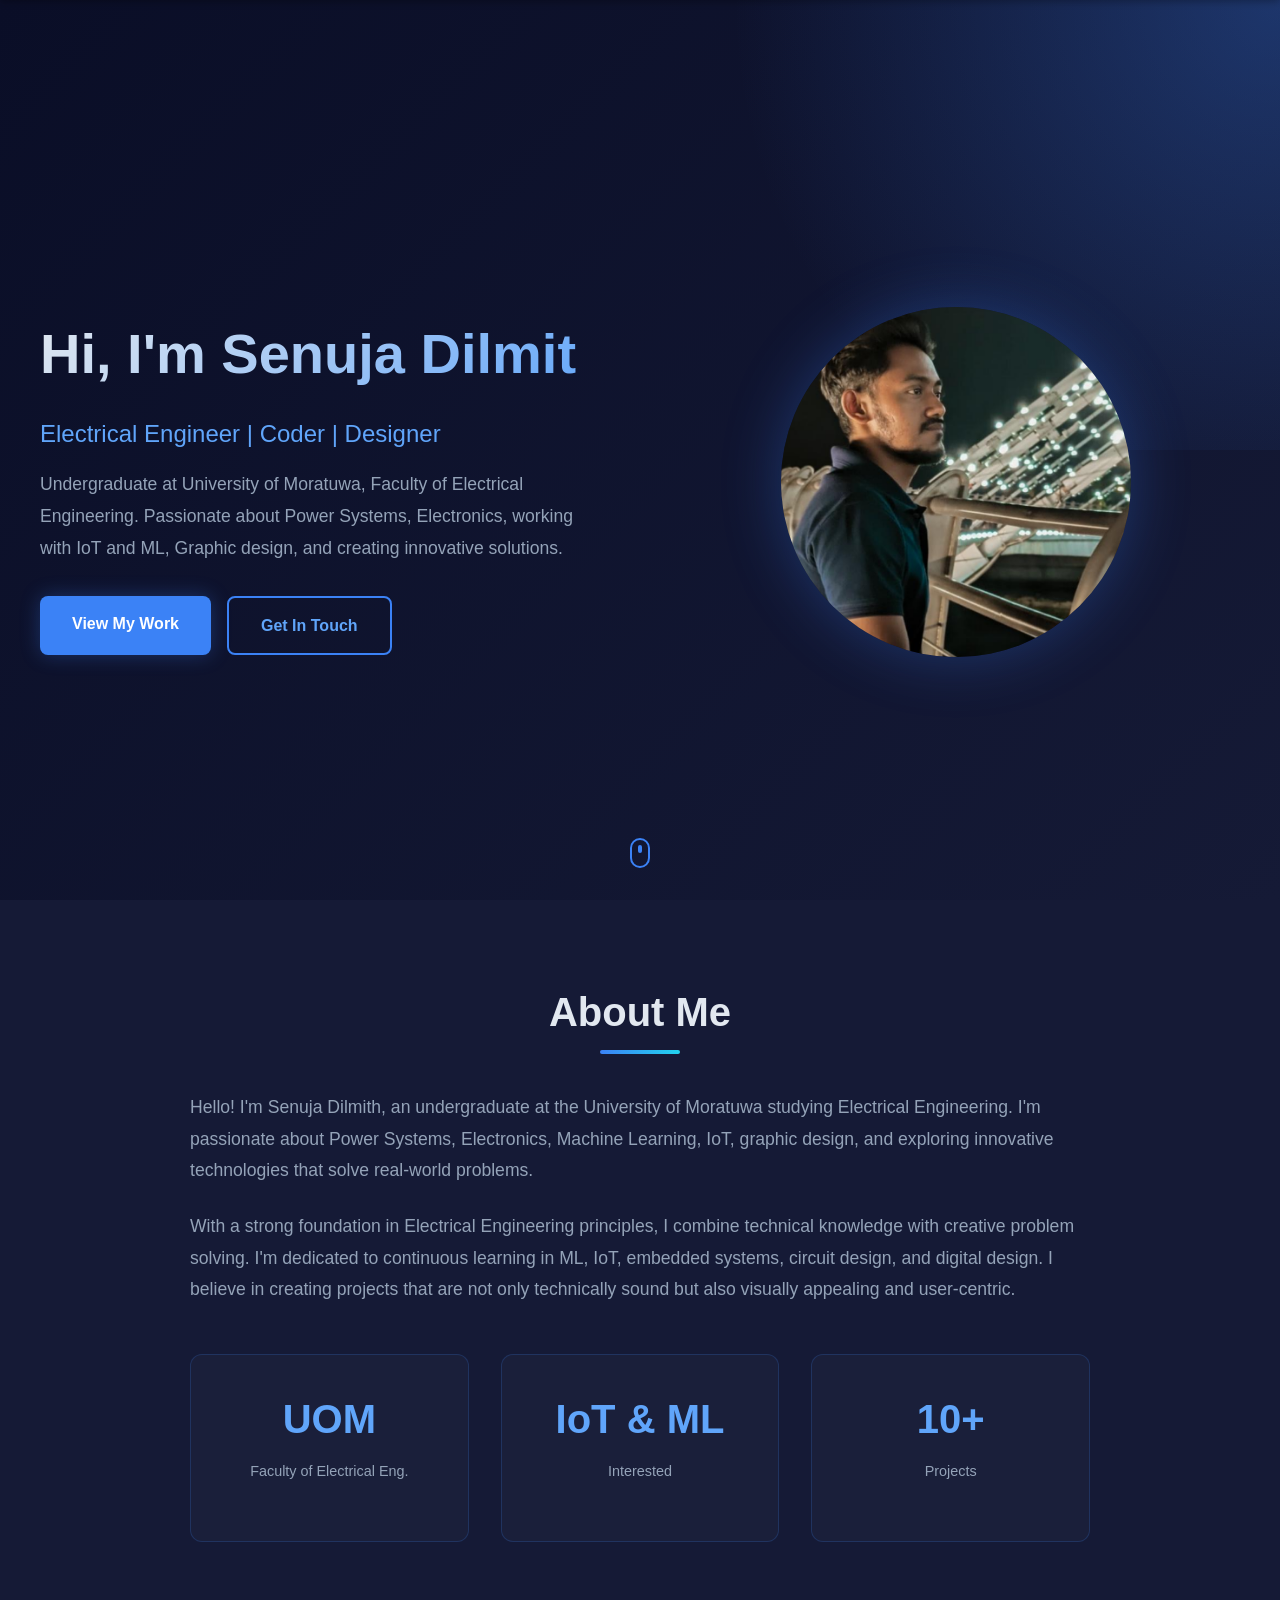
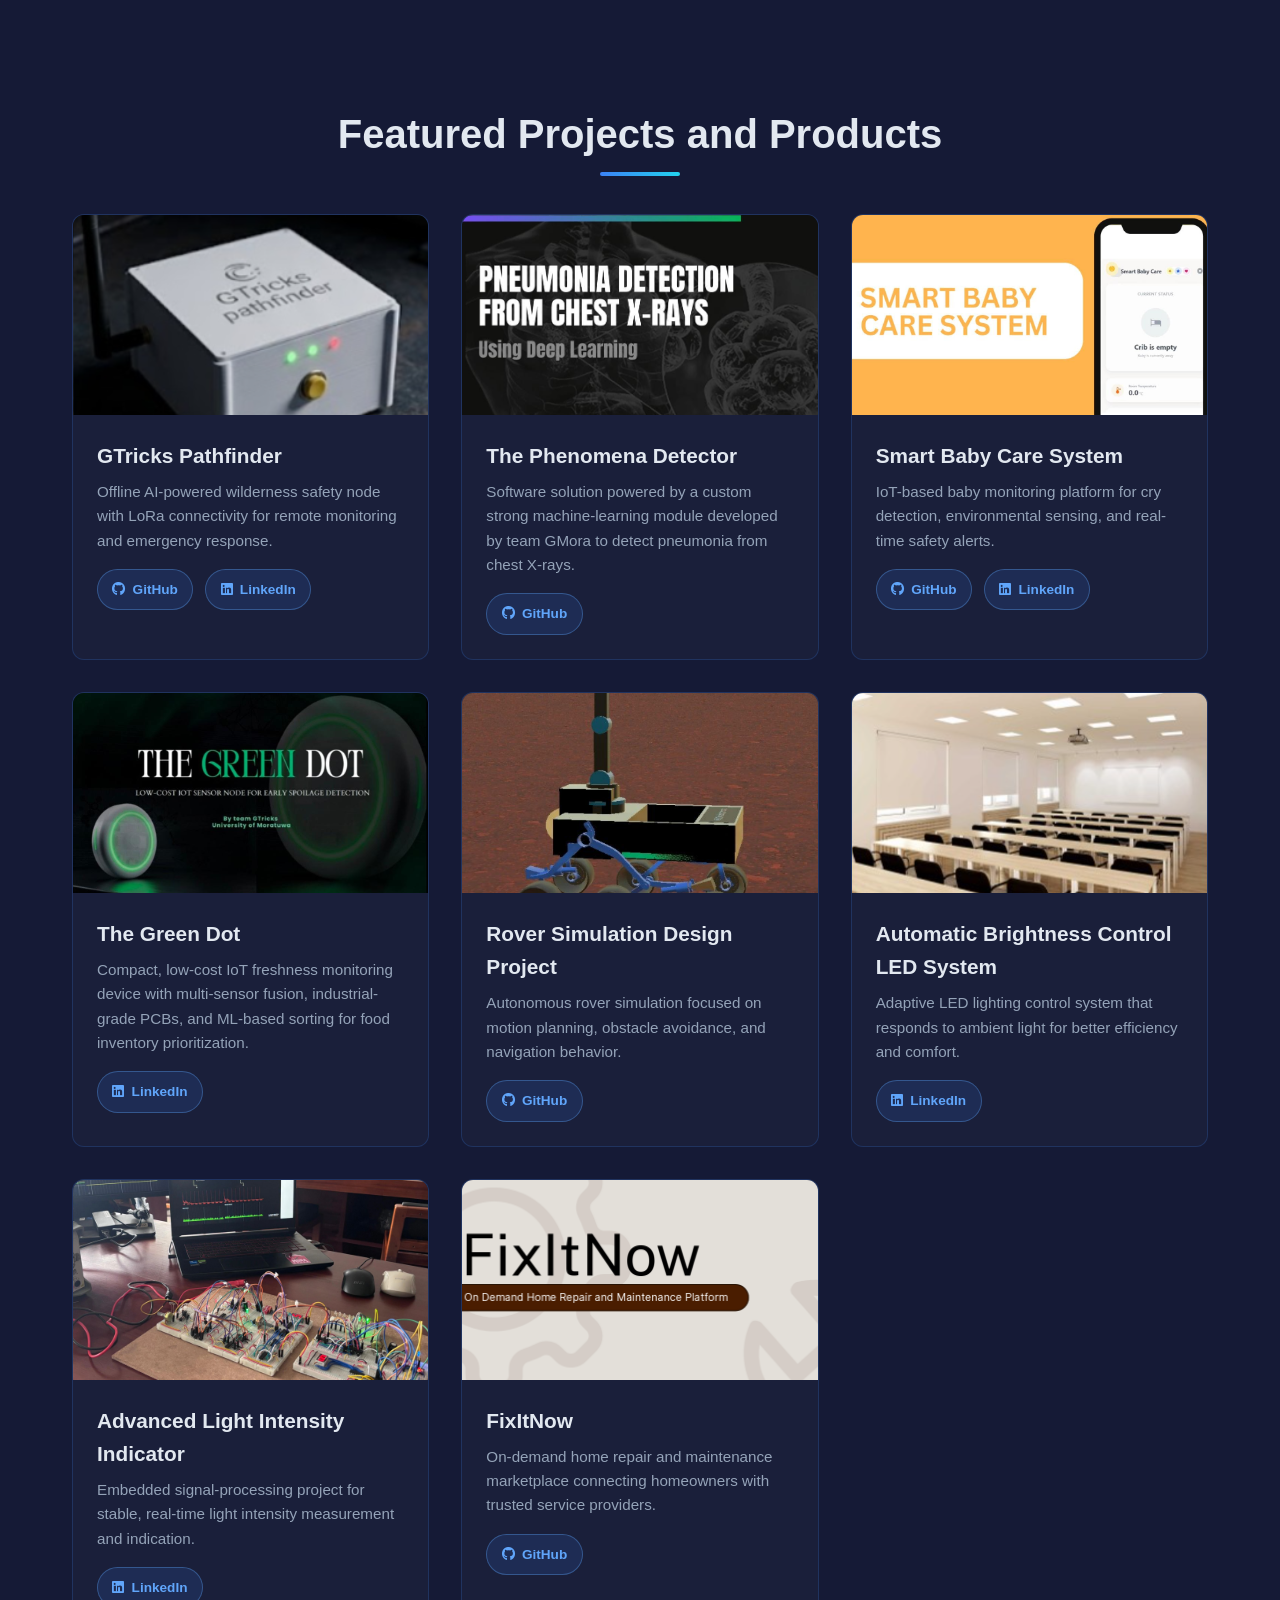
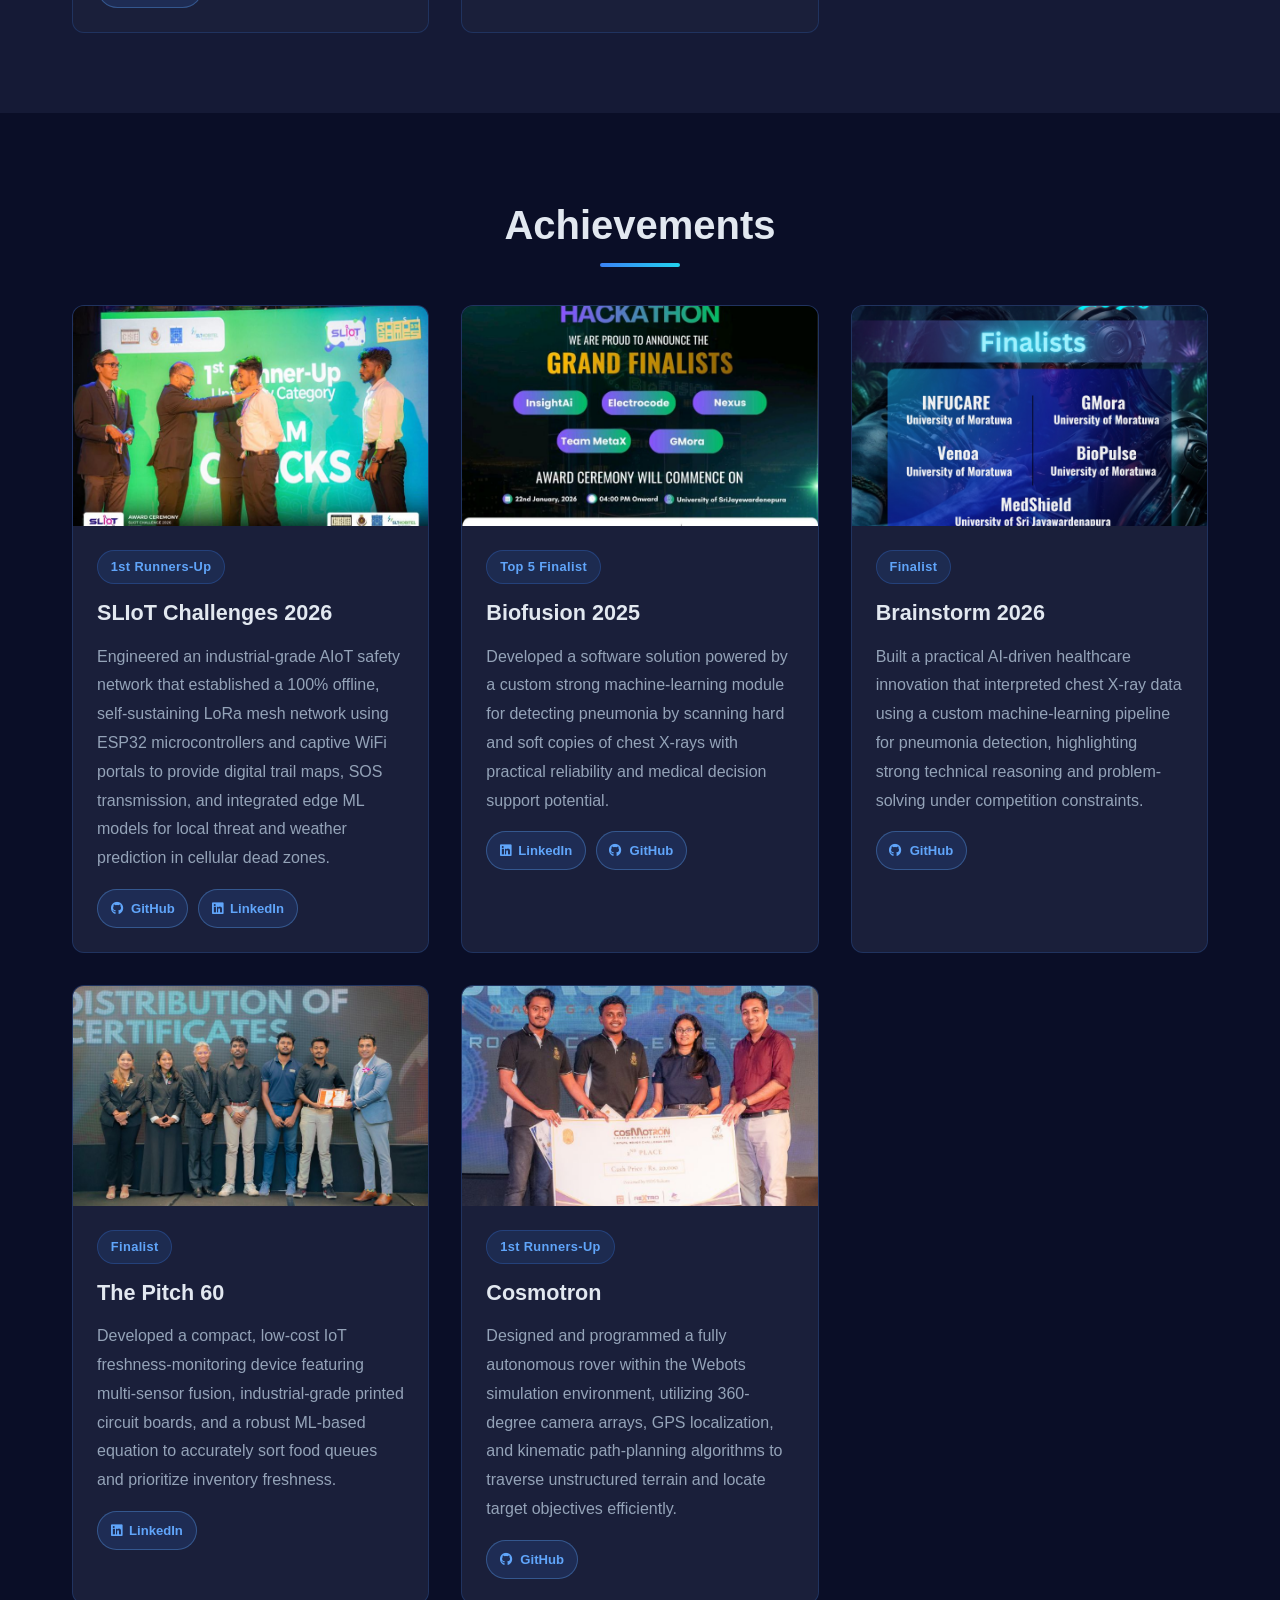
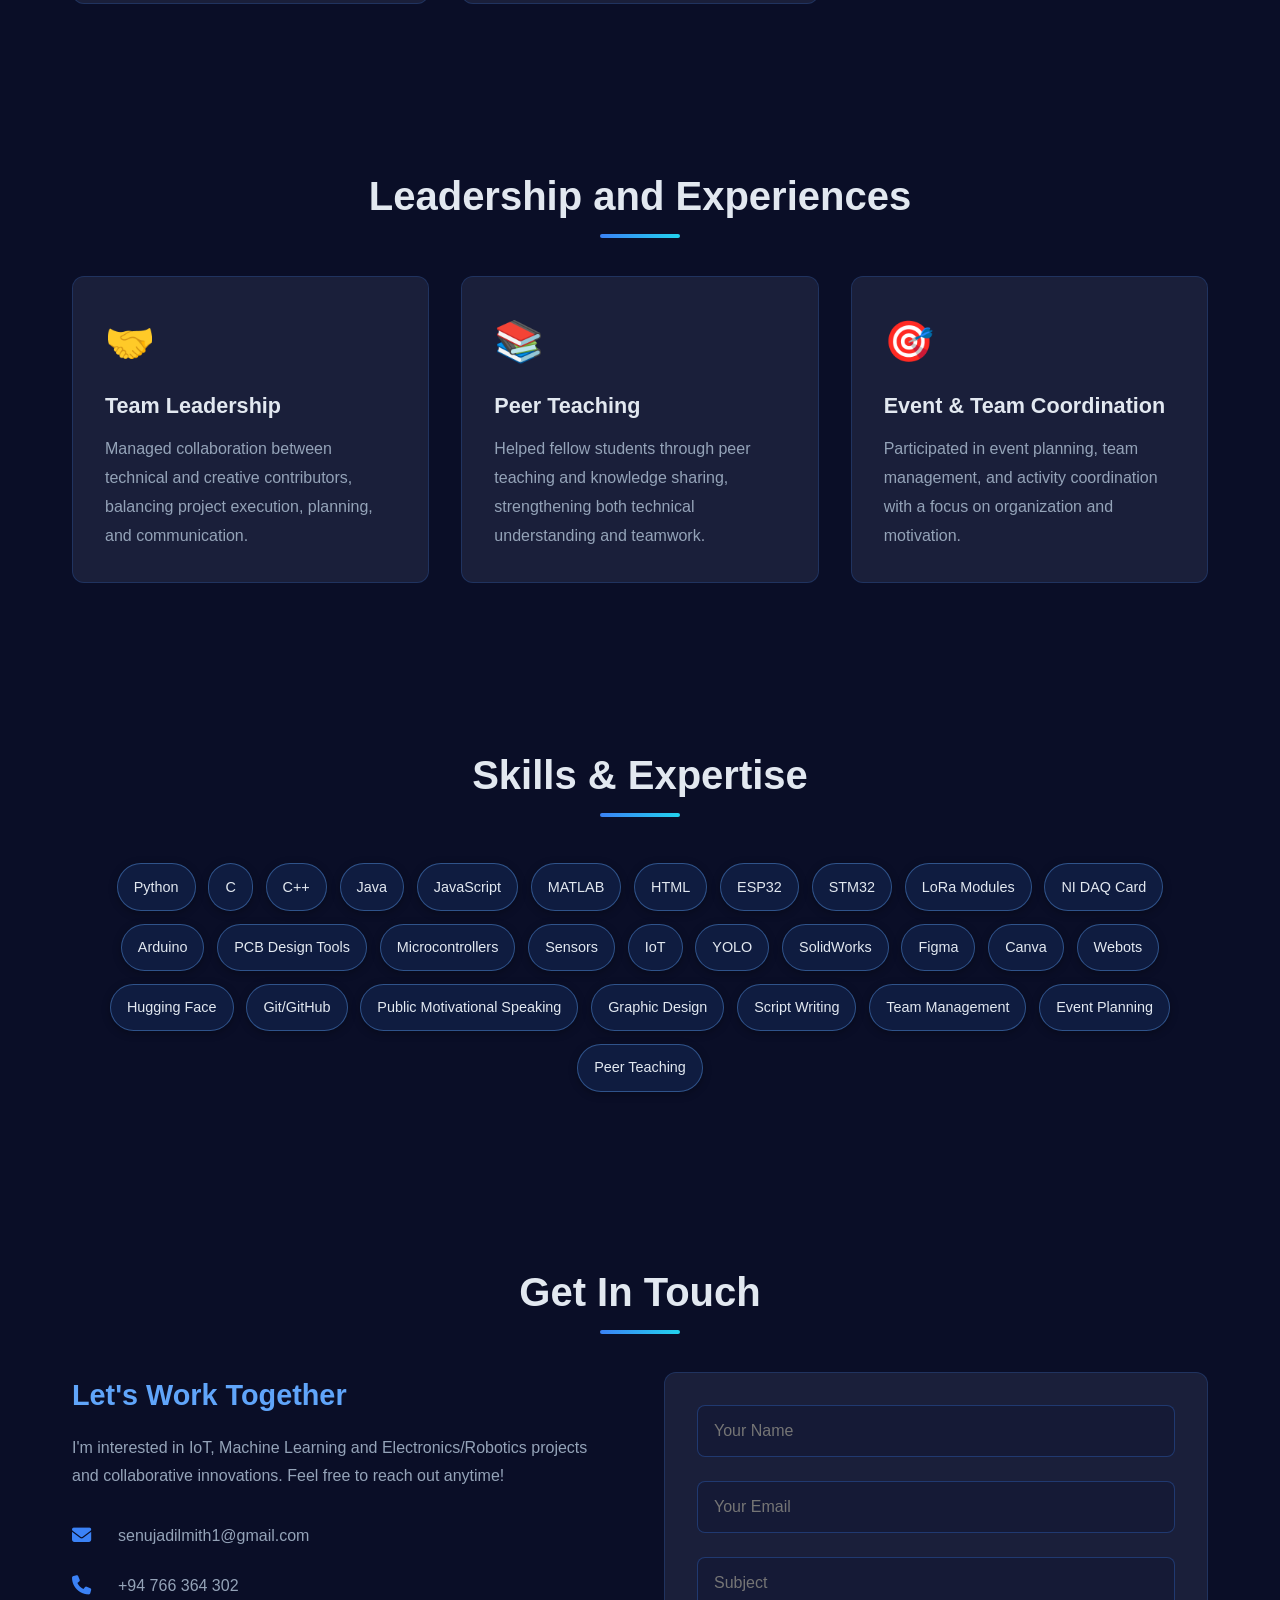
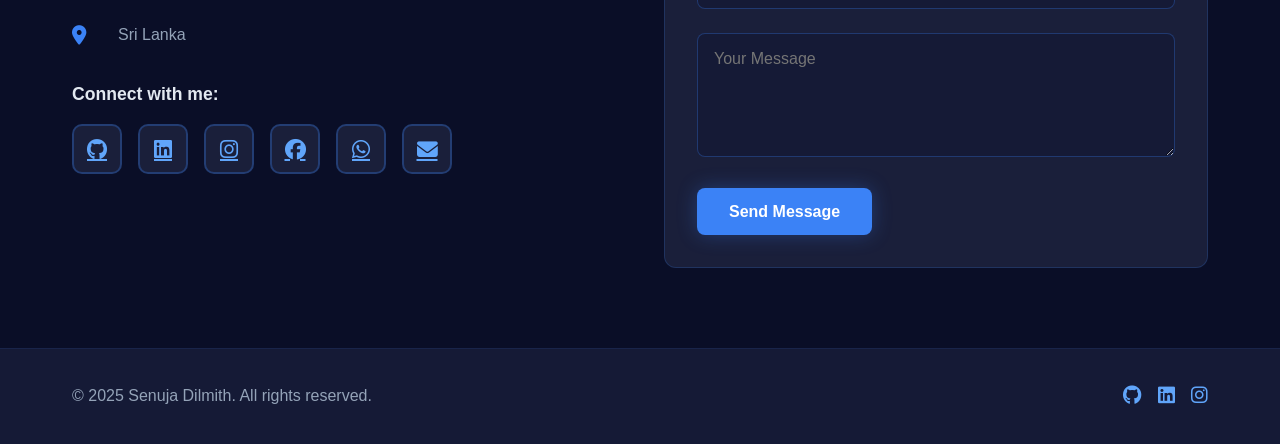
==== commit 7e41266b: "Update interest statement" ====
--- a/index.html
+++ b/index.html
@@ -352,7 +352,7 @@
             <div class="contact-content">
                 <div class="contact-info">
                     <h3>Let's Work Together</h3>
-                    <p>I'm interested in electronics projects, coding opportunities, design work, and collaborative innovations. Feel free to reach out anytime!</p>
+                    <p>I'm interested in IoT, Machine Learning and Electronics/Robotics projects and collaborative innovations. Feel free to reach out anytime!</p>
                     <div class="contact-items">
                         <div class="contact-item">
                             <i class="fas fa-envelope"></i>
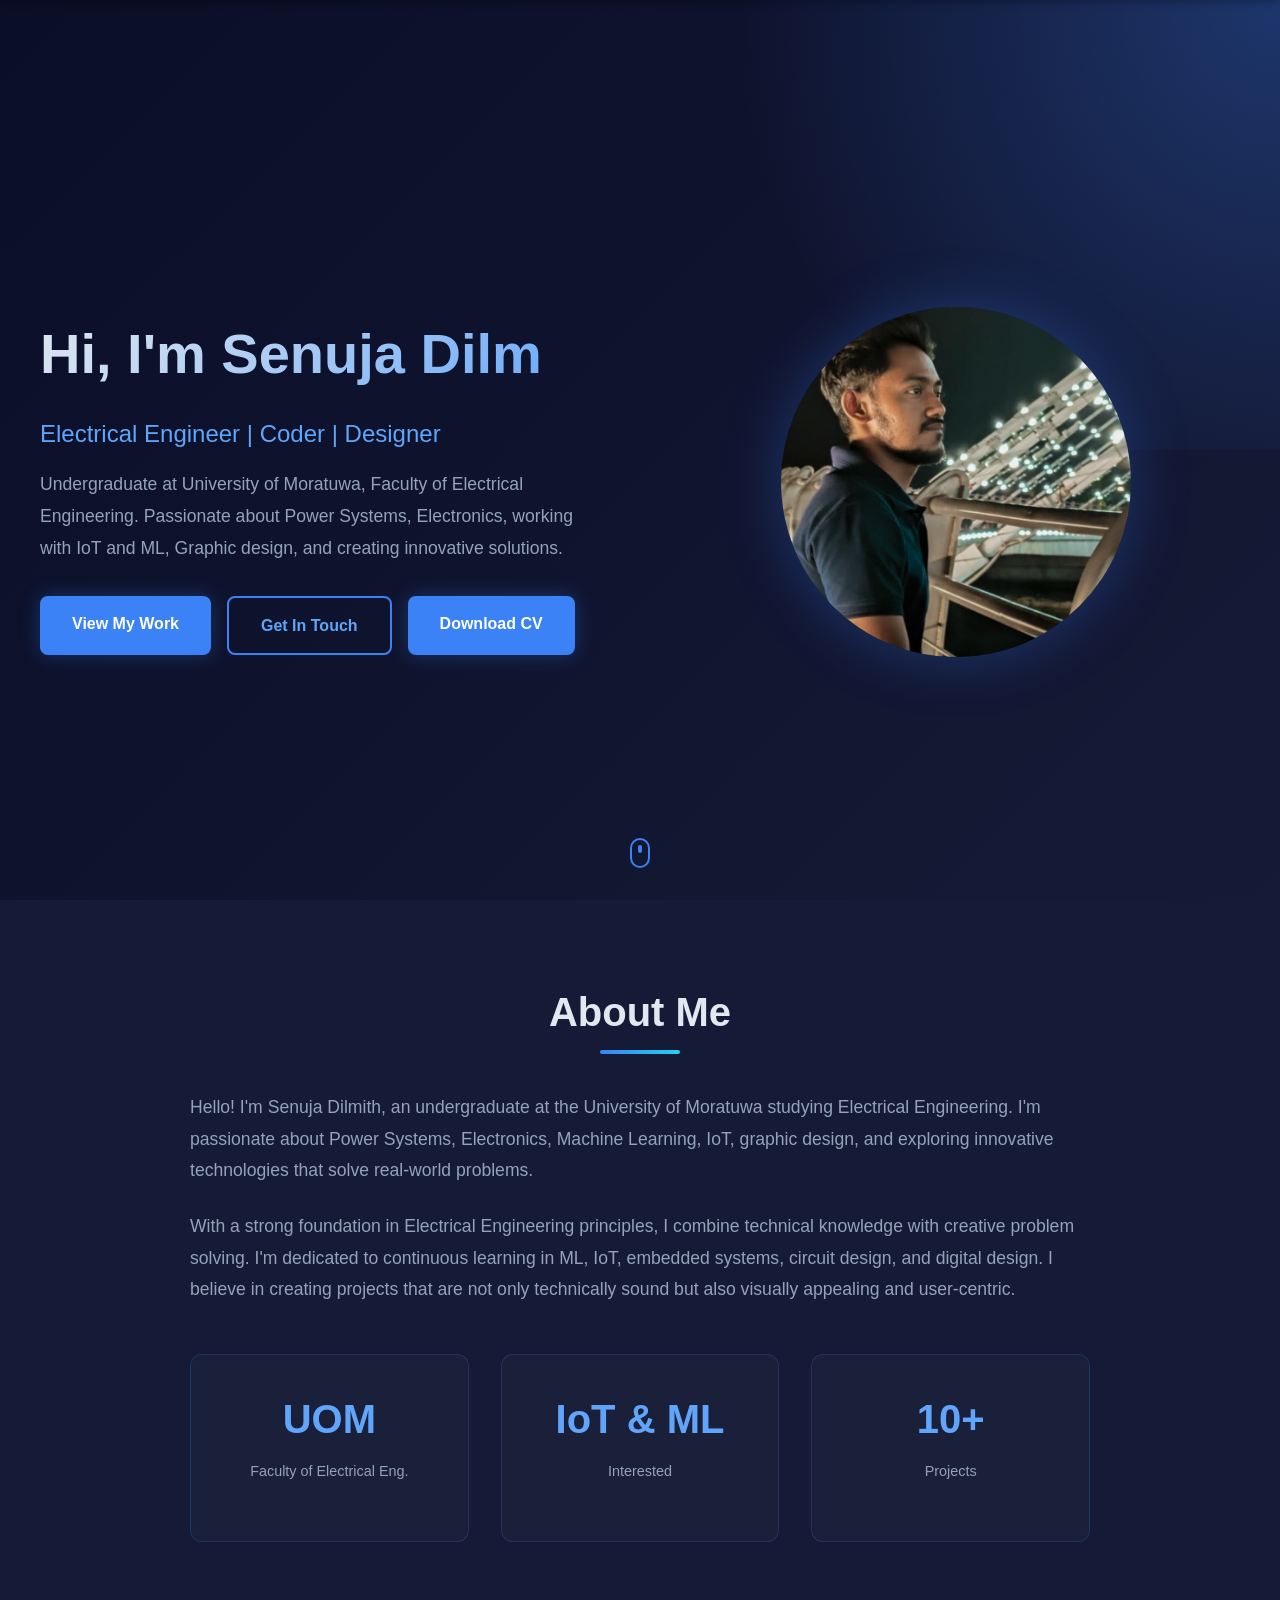
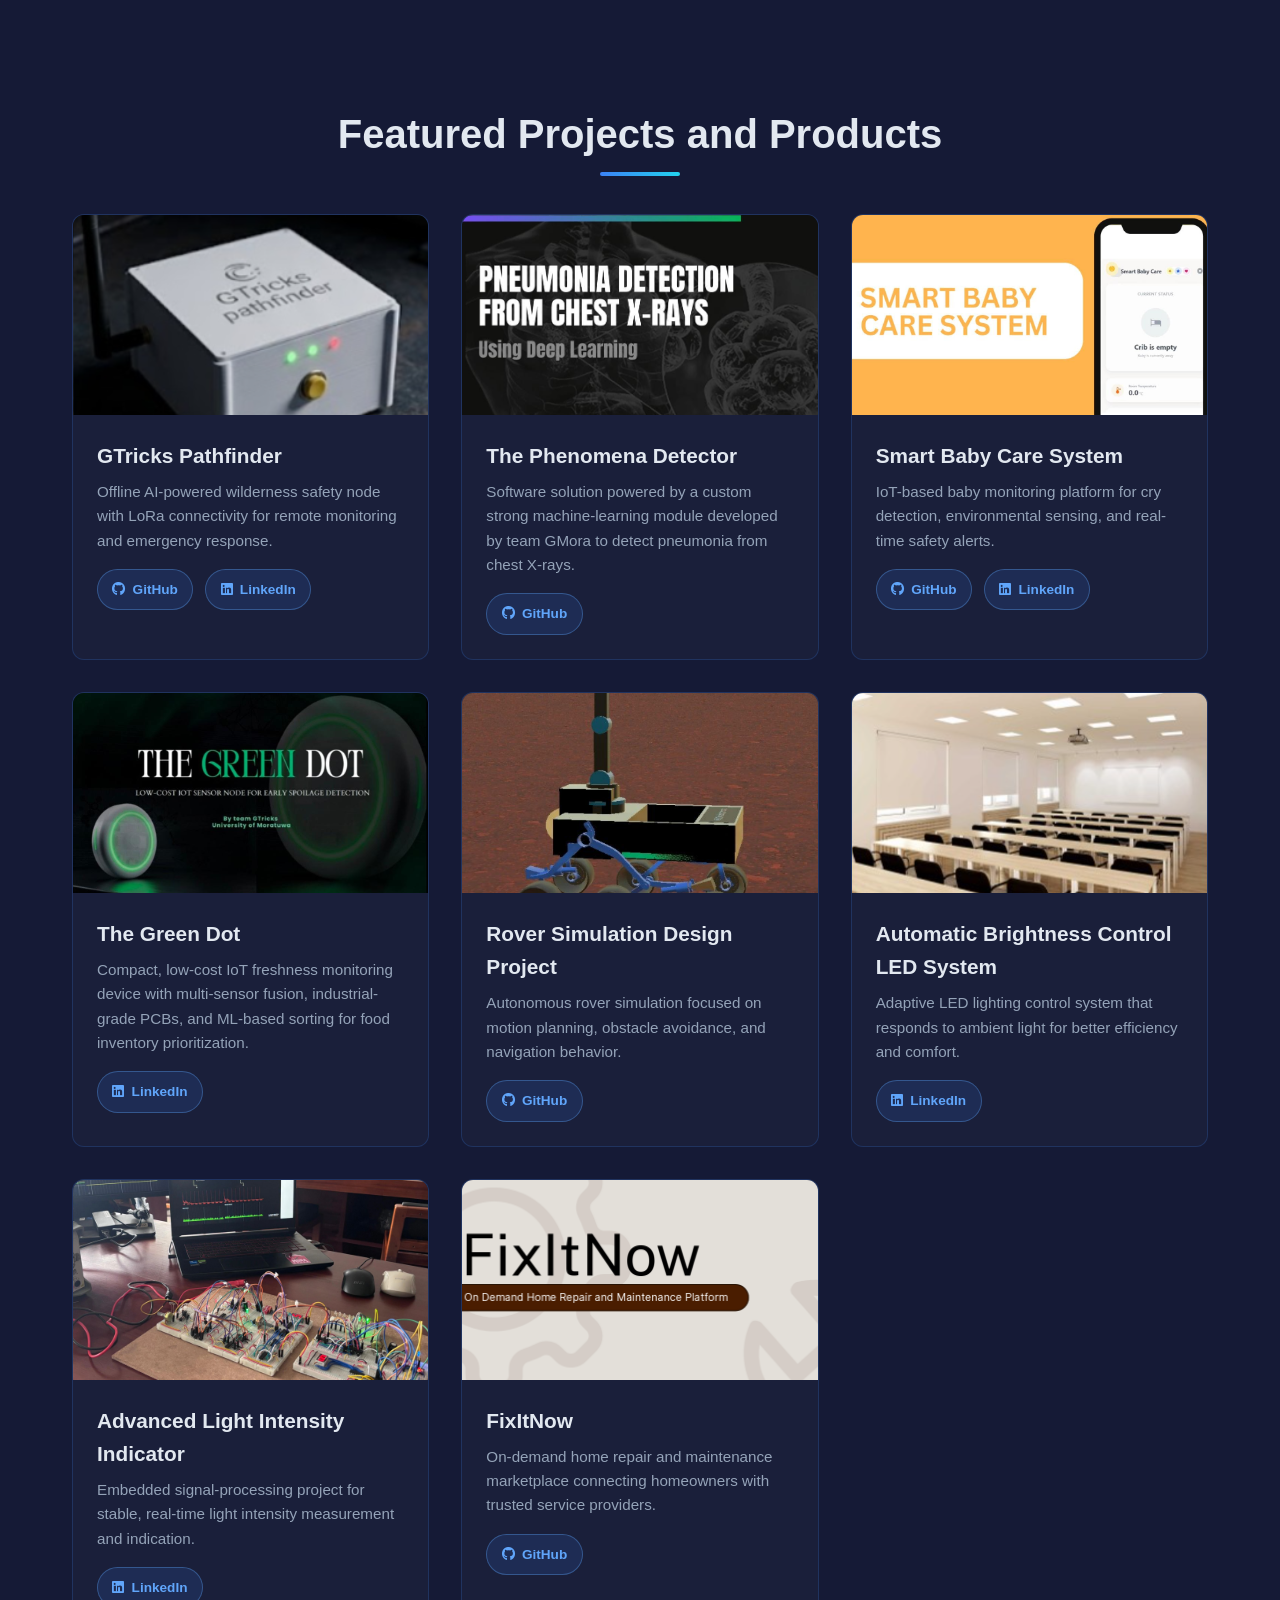
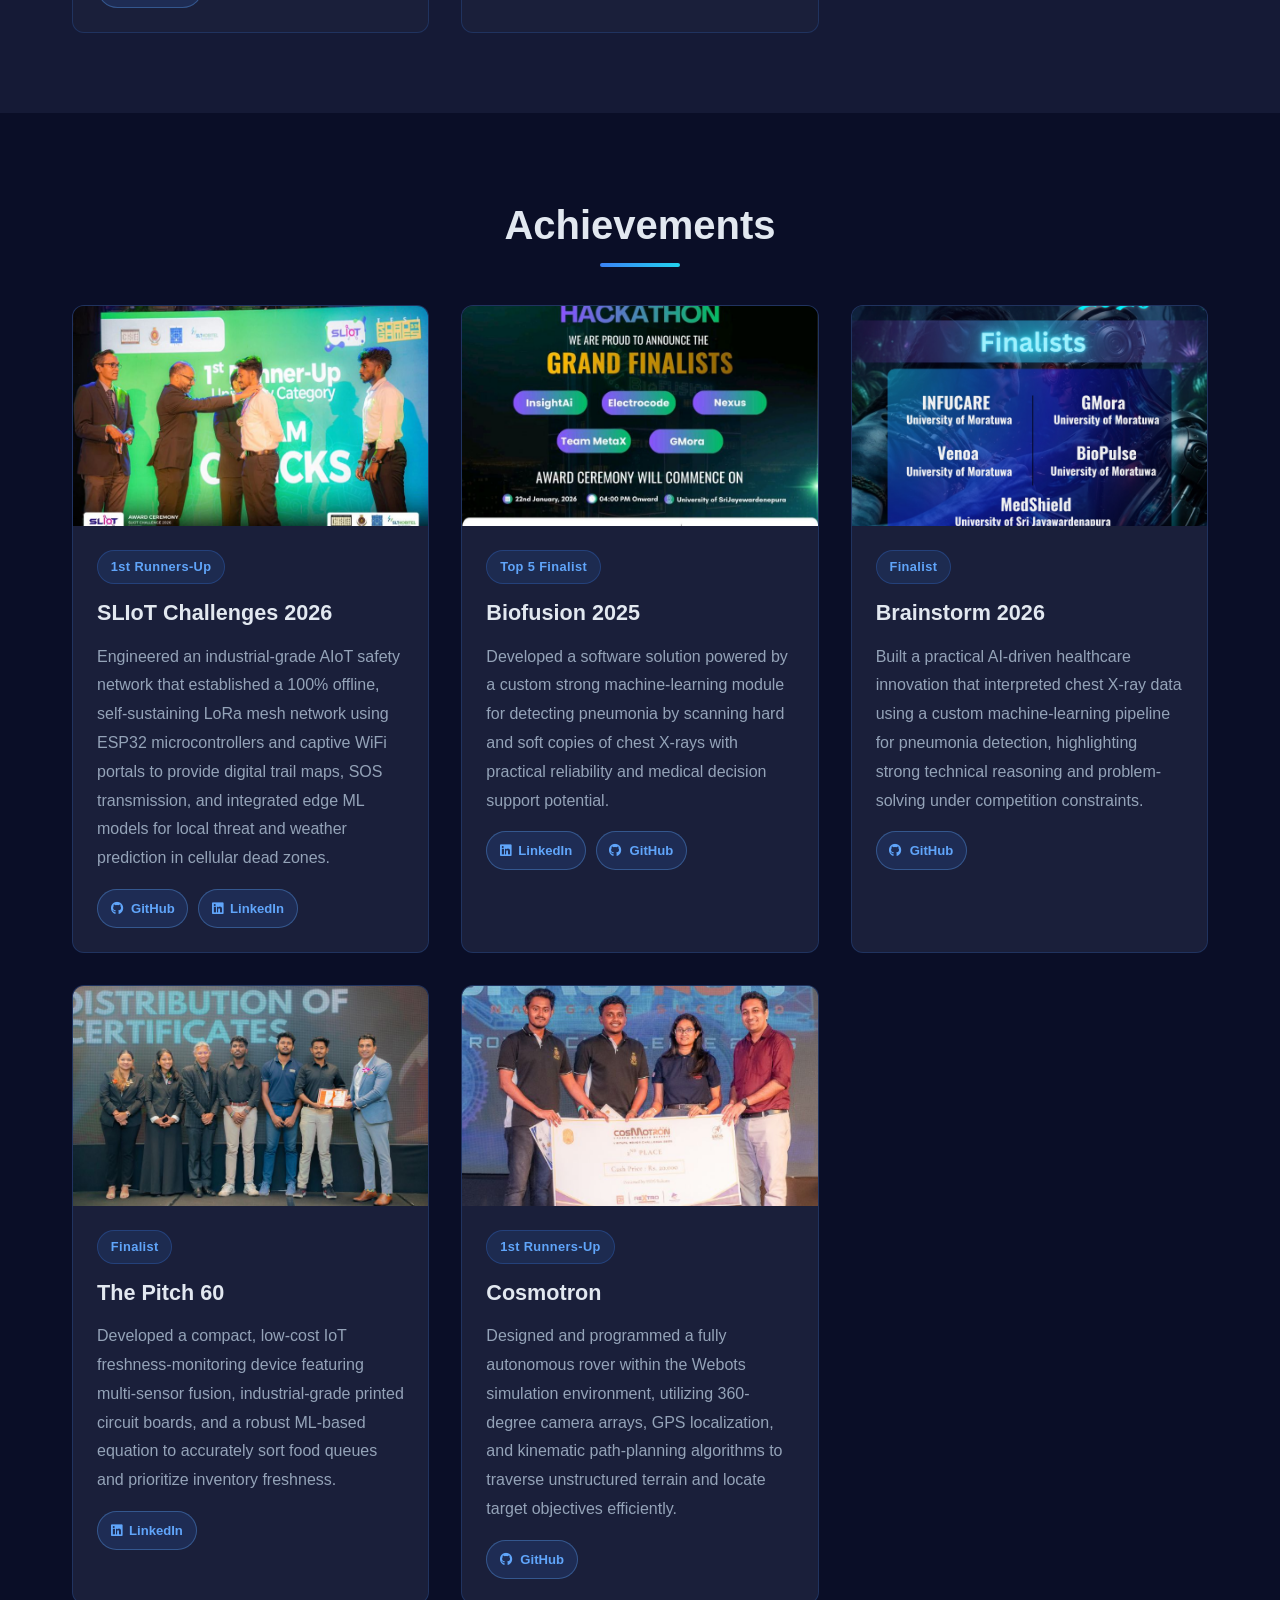
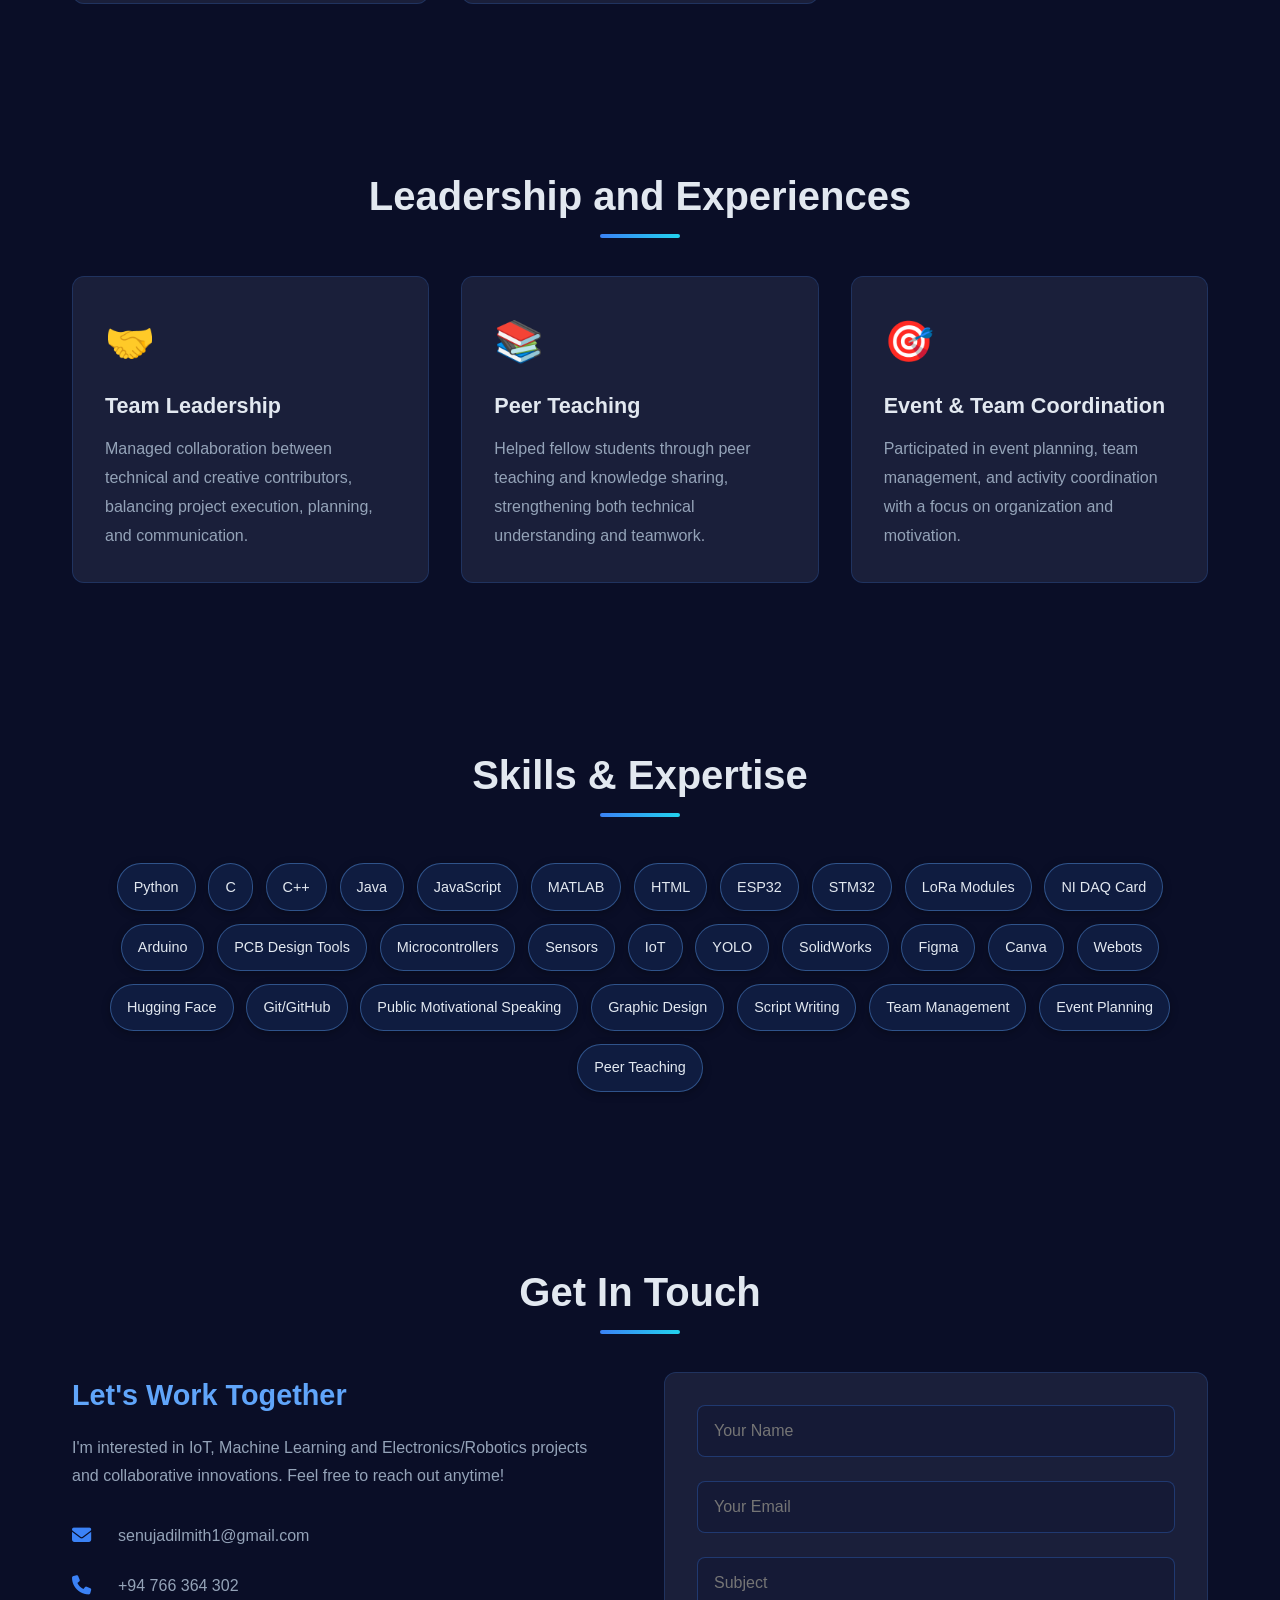
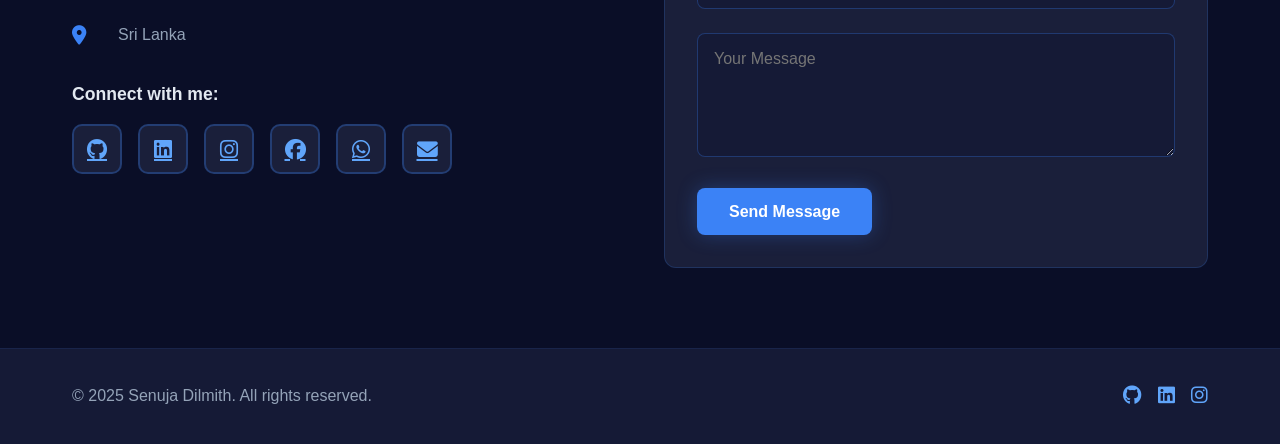
==== commit c9c07332: "Publish: update site from workspace" ====
--- a/index.html
+++ b/index.html
@@ -41,6 +41,7 @@
                 <div class="hero-buttons">
                     <a href="#featured-projects" class="btn btn-primary">View My Work</a>
                     <a href="#contact" class="btn btn-secondary">Get In Touch</a>
+                    <a href="Senuja_Dilmith_CV.pdf" class="btn btn-primary" download>Download CV</a>
                 </div>
             </div>
             <div class="hero-image">
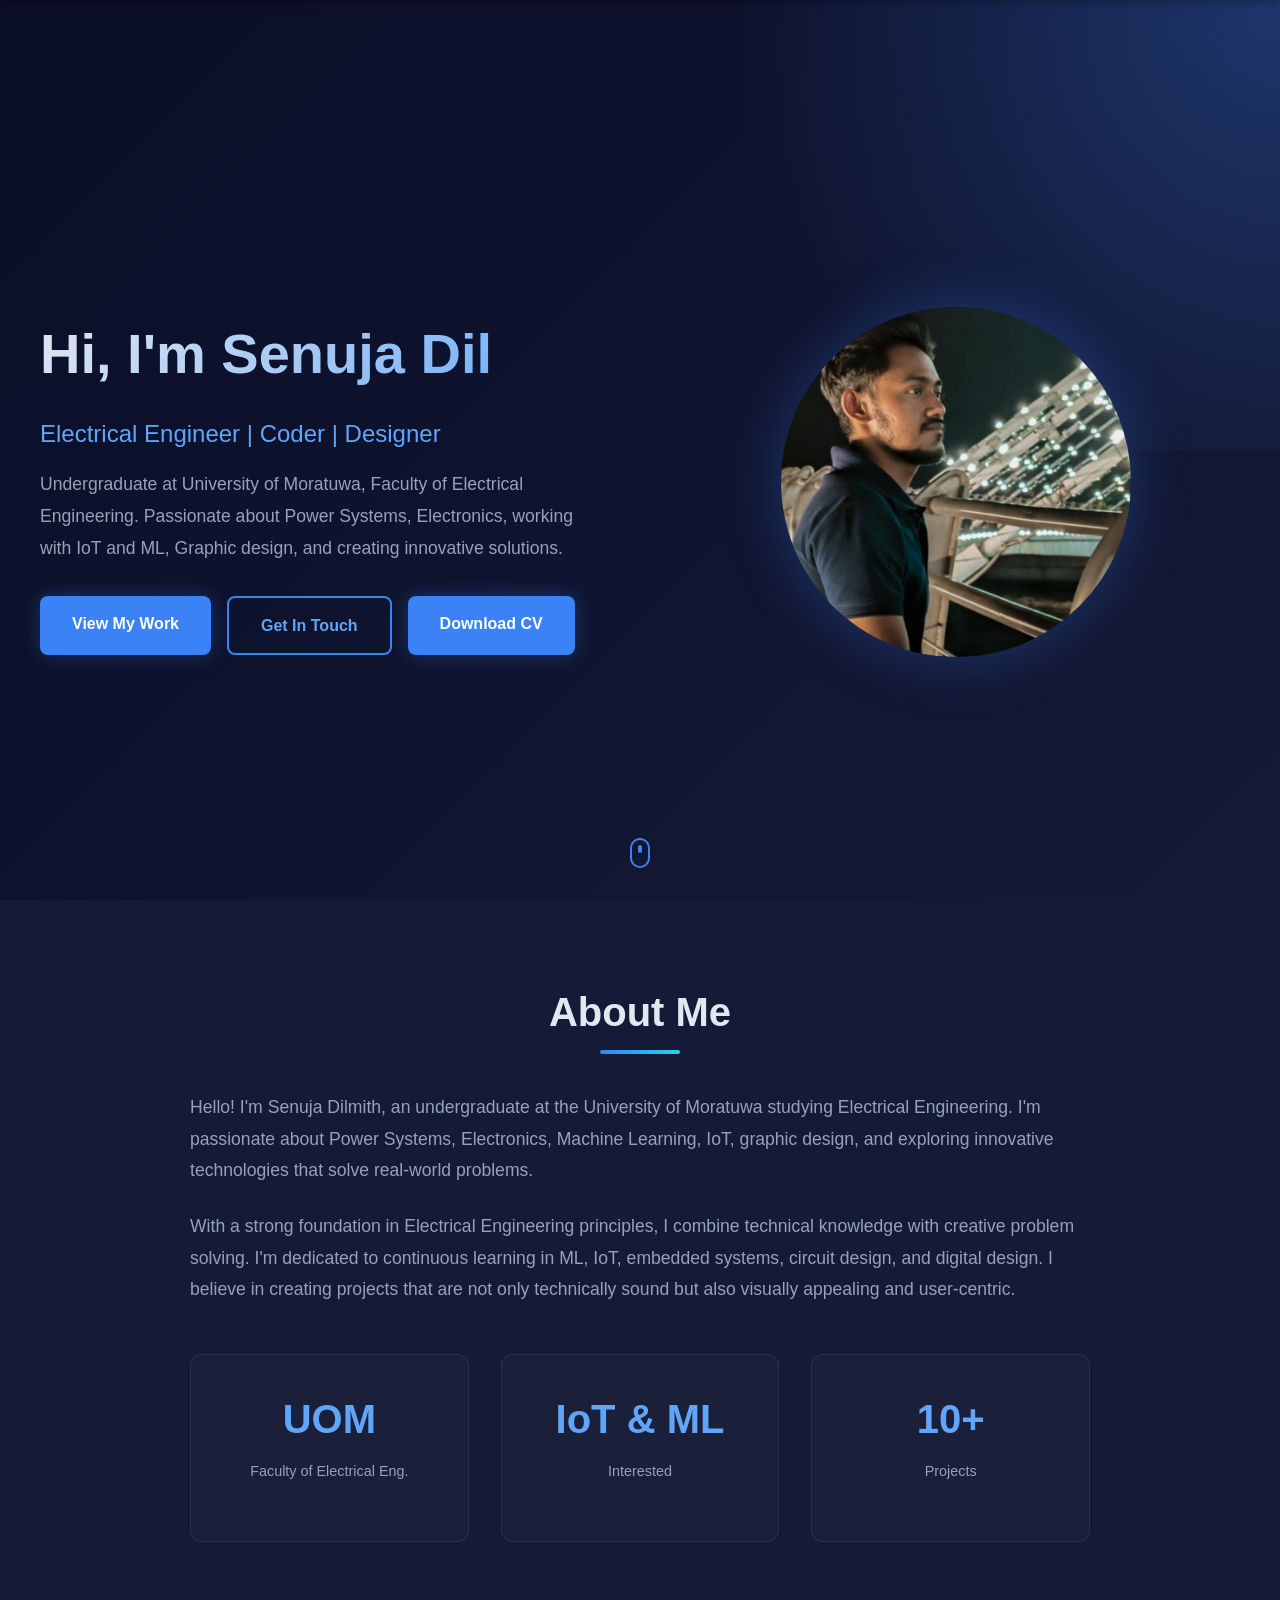
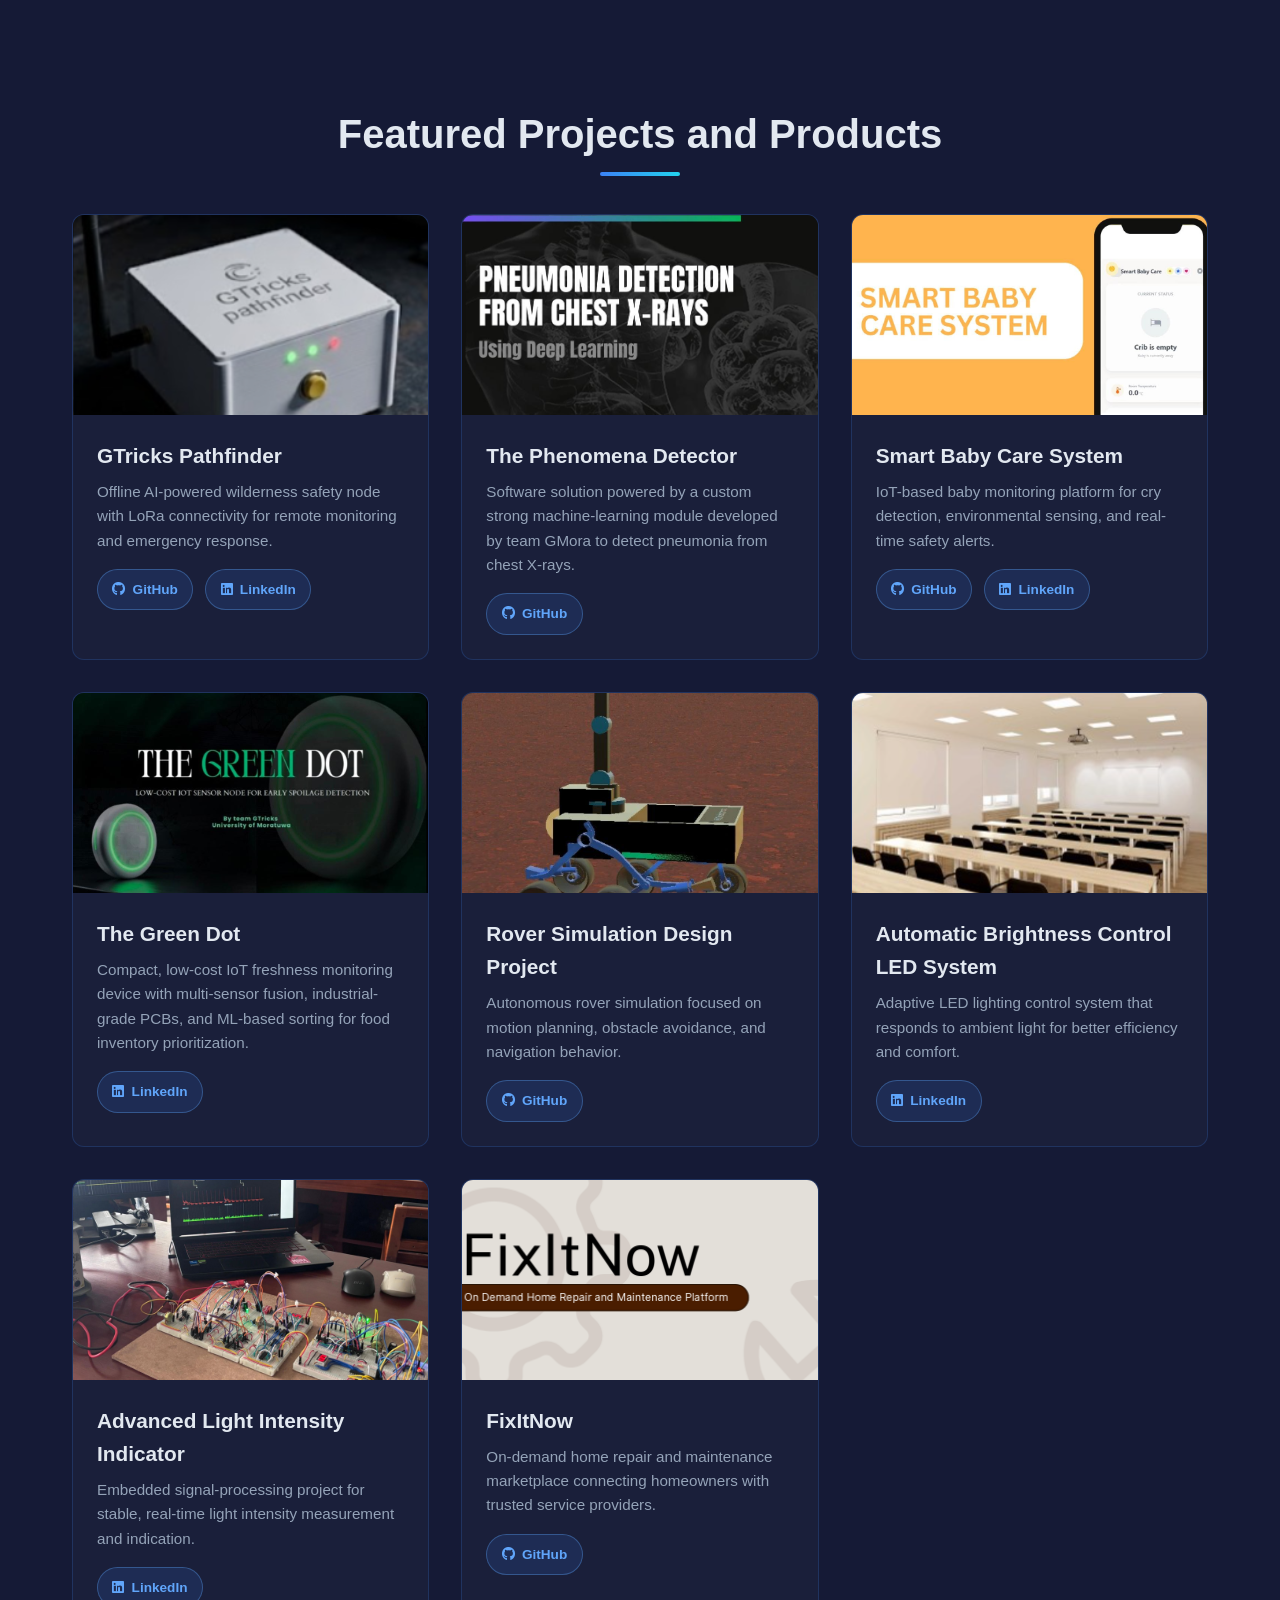
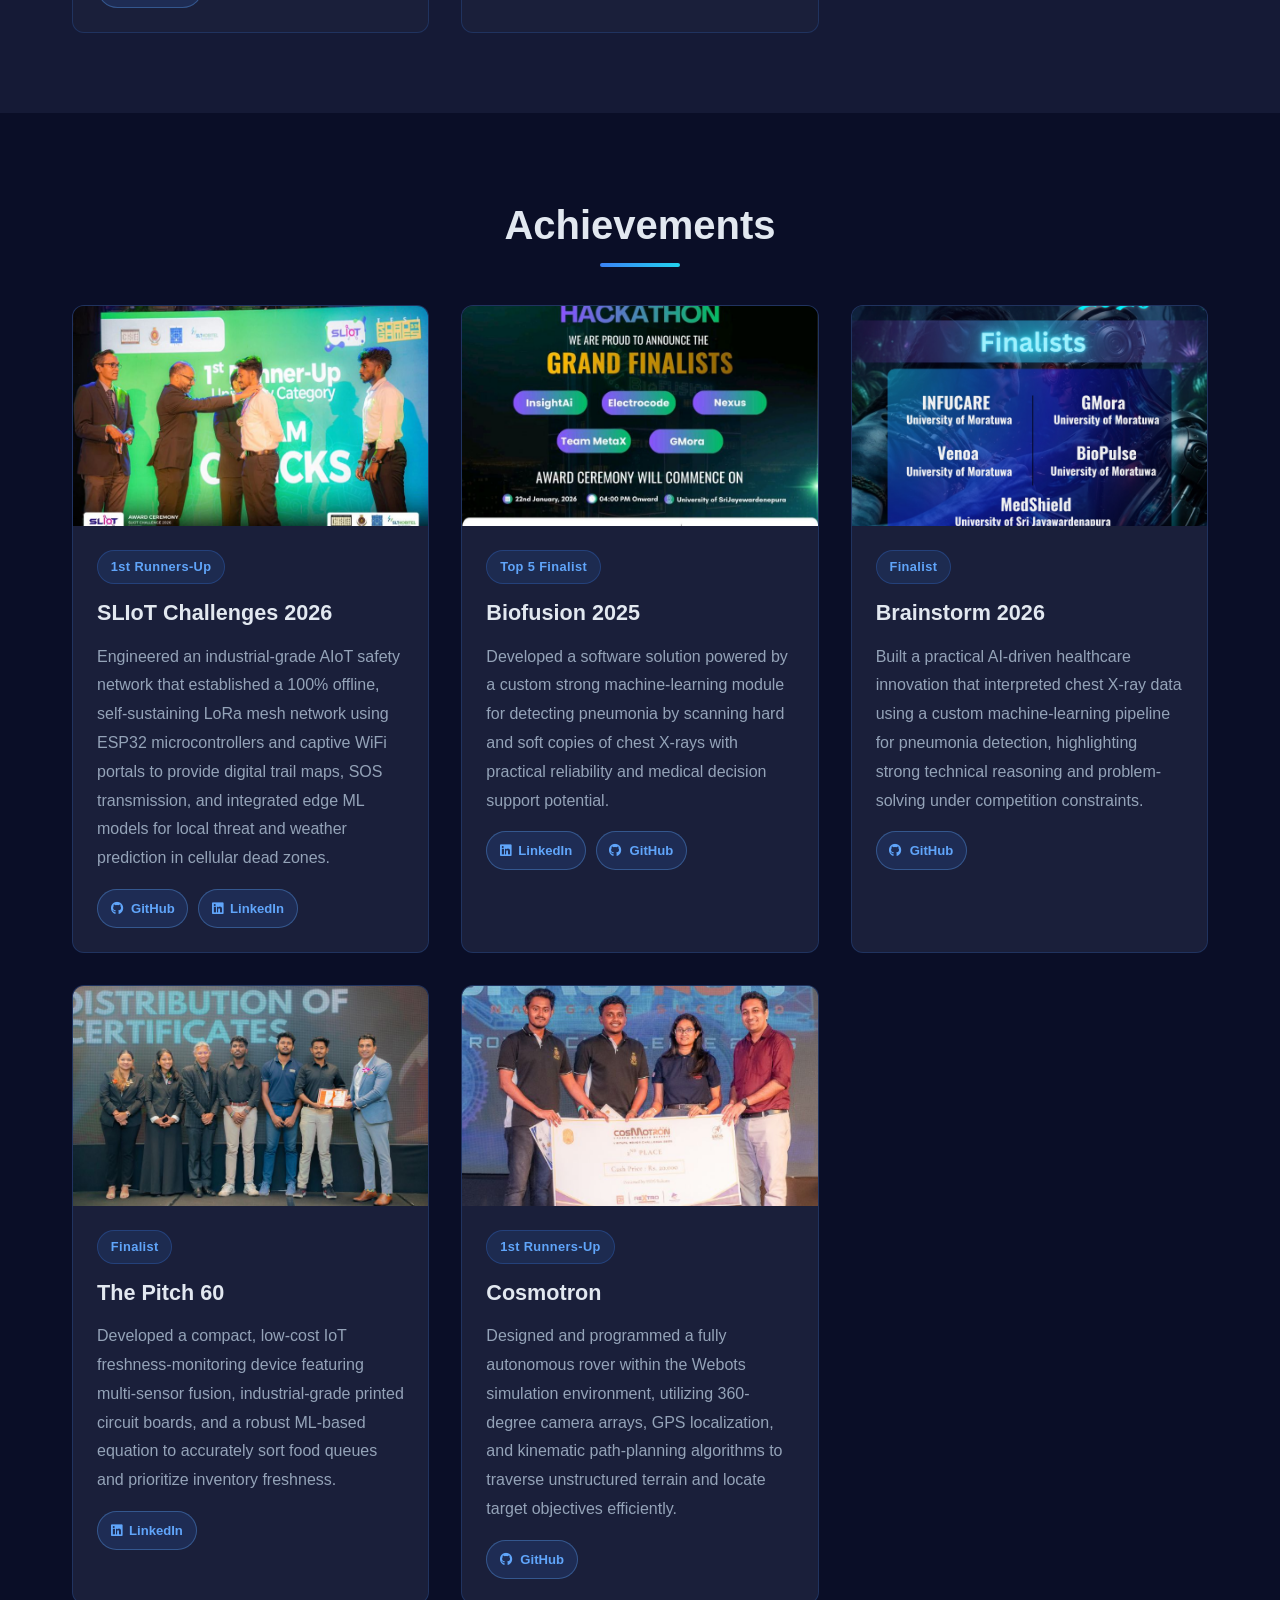
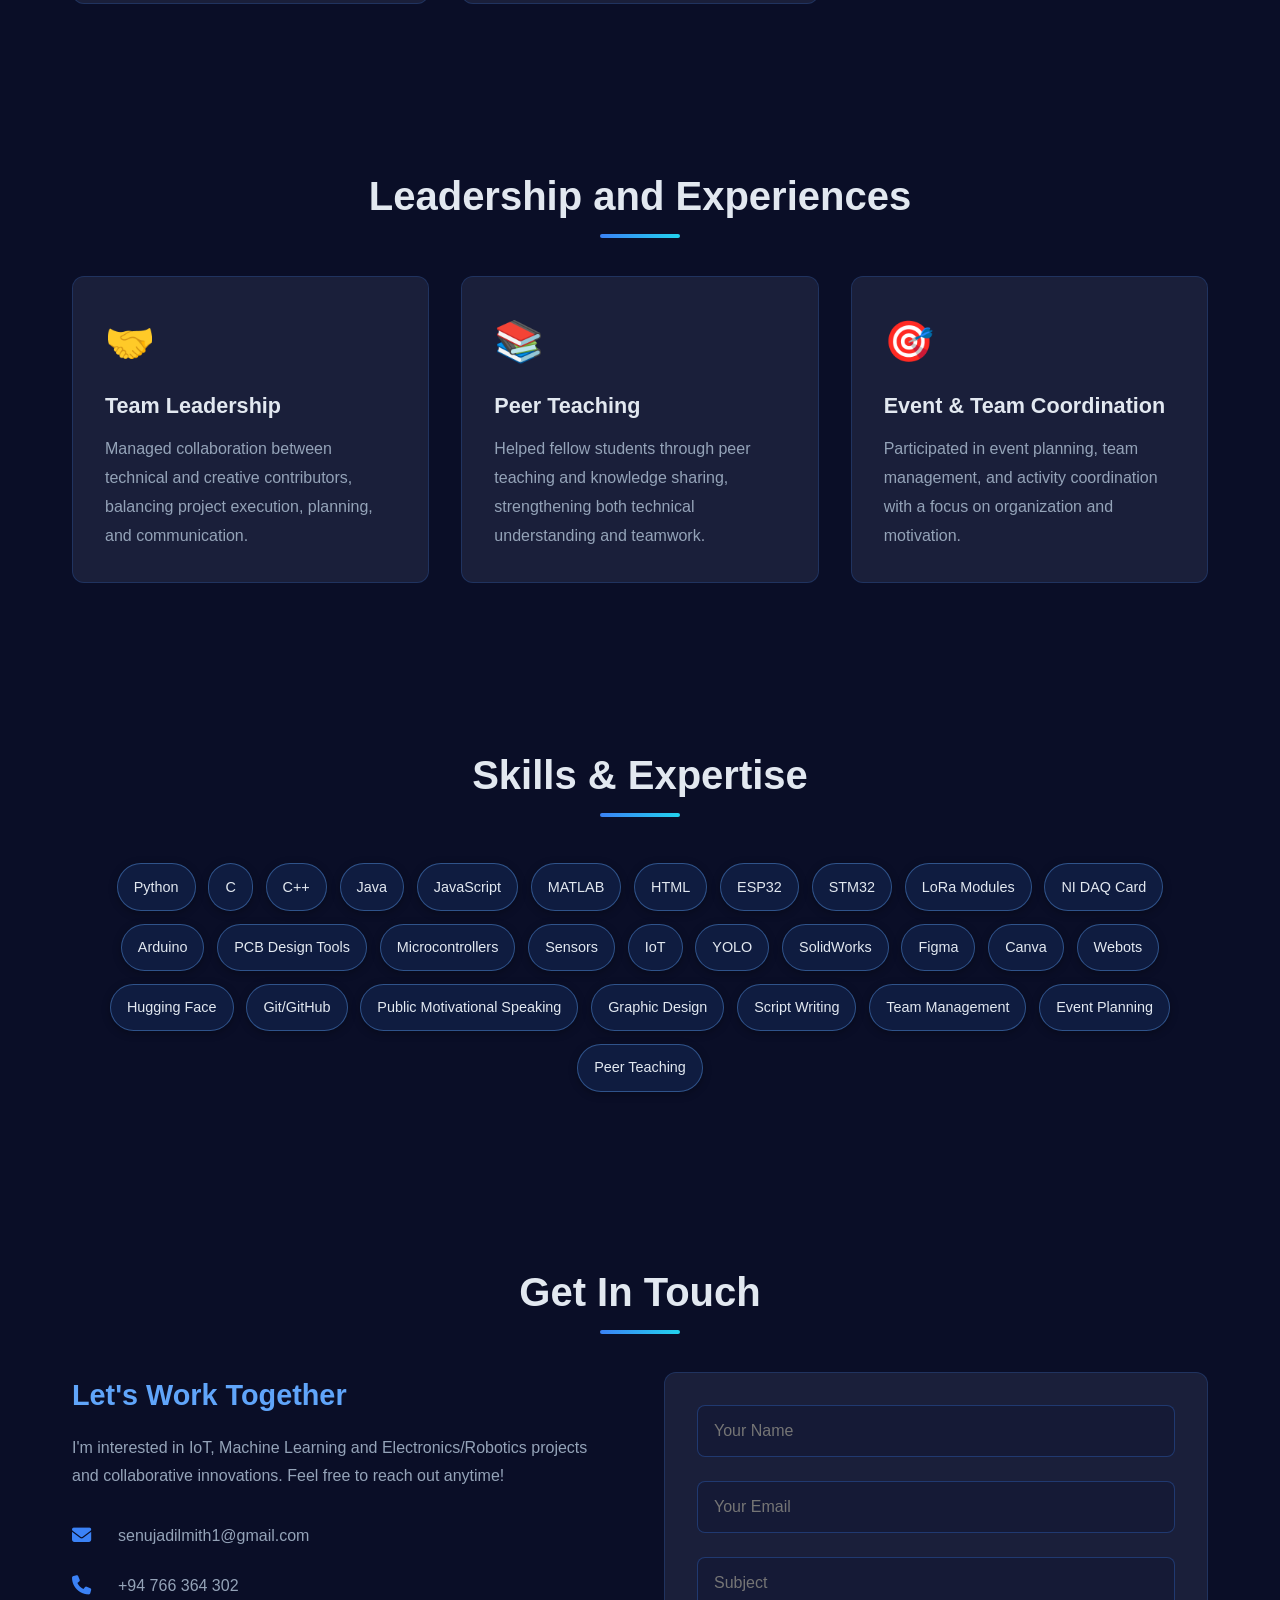
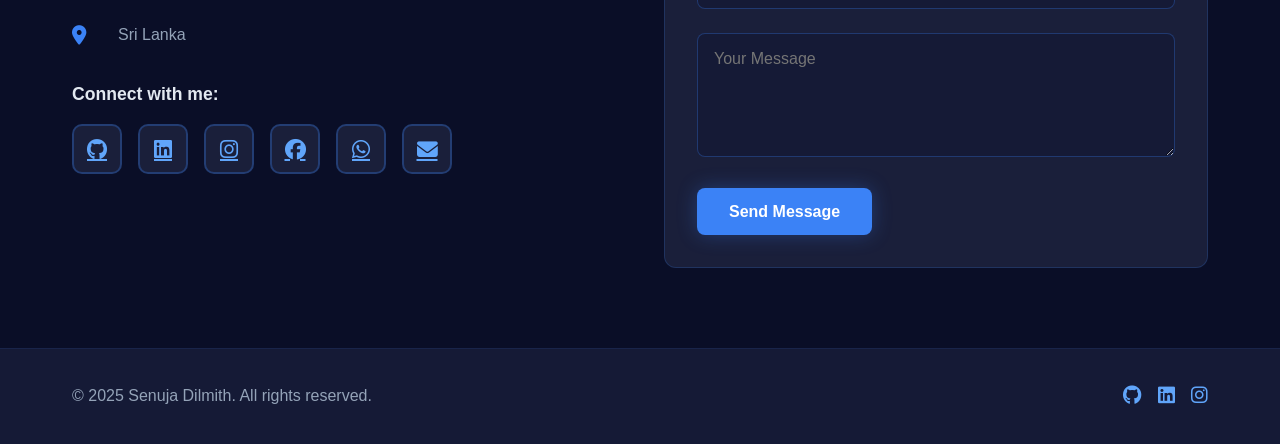
==== commit 45dc7a59: "Fix: point Download CV button to cv/Senuja_Dilmith_CV.pdf" ====
--- a/index.html
+++ b/index.html
@@ -41,7 +41,7 @@
                 <div class="hero-buttons">
                     <a href="#featured-projects" class="btn btn-primary">View My Work</a>
                     <a href="#contact" class="btn btn-secondary">Get In Touch</a>
-                    <a href="Senuja_Dilmith_CV.pdf" class="btn btn-primary" download>Download CV</a>
+                    <a href="cv/Senuja_Dilmith_CV.pdf" class="btn btn-primary" download>Download CV</a>
                 </div>
             </div>
             <div class="hero-image">
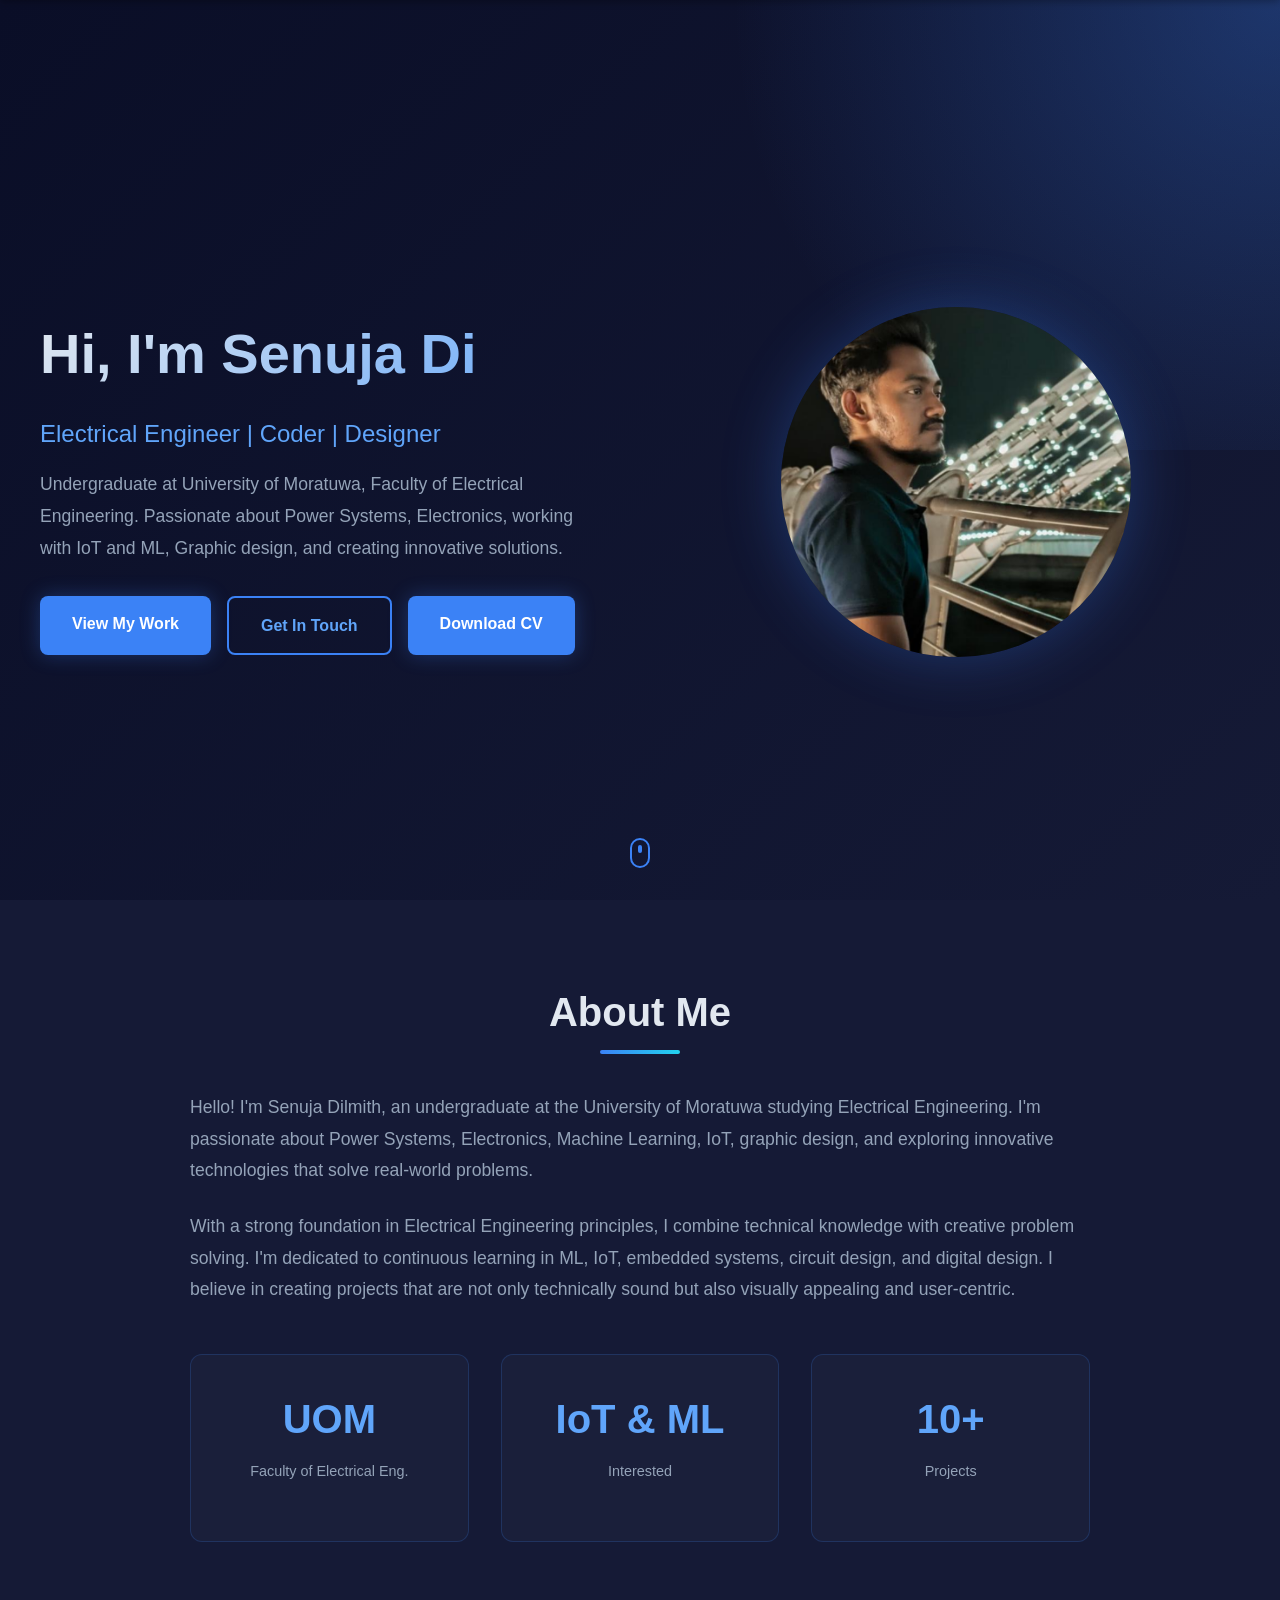
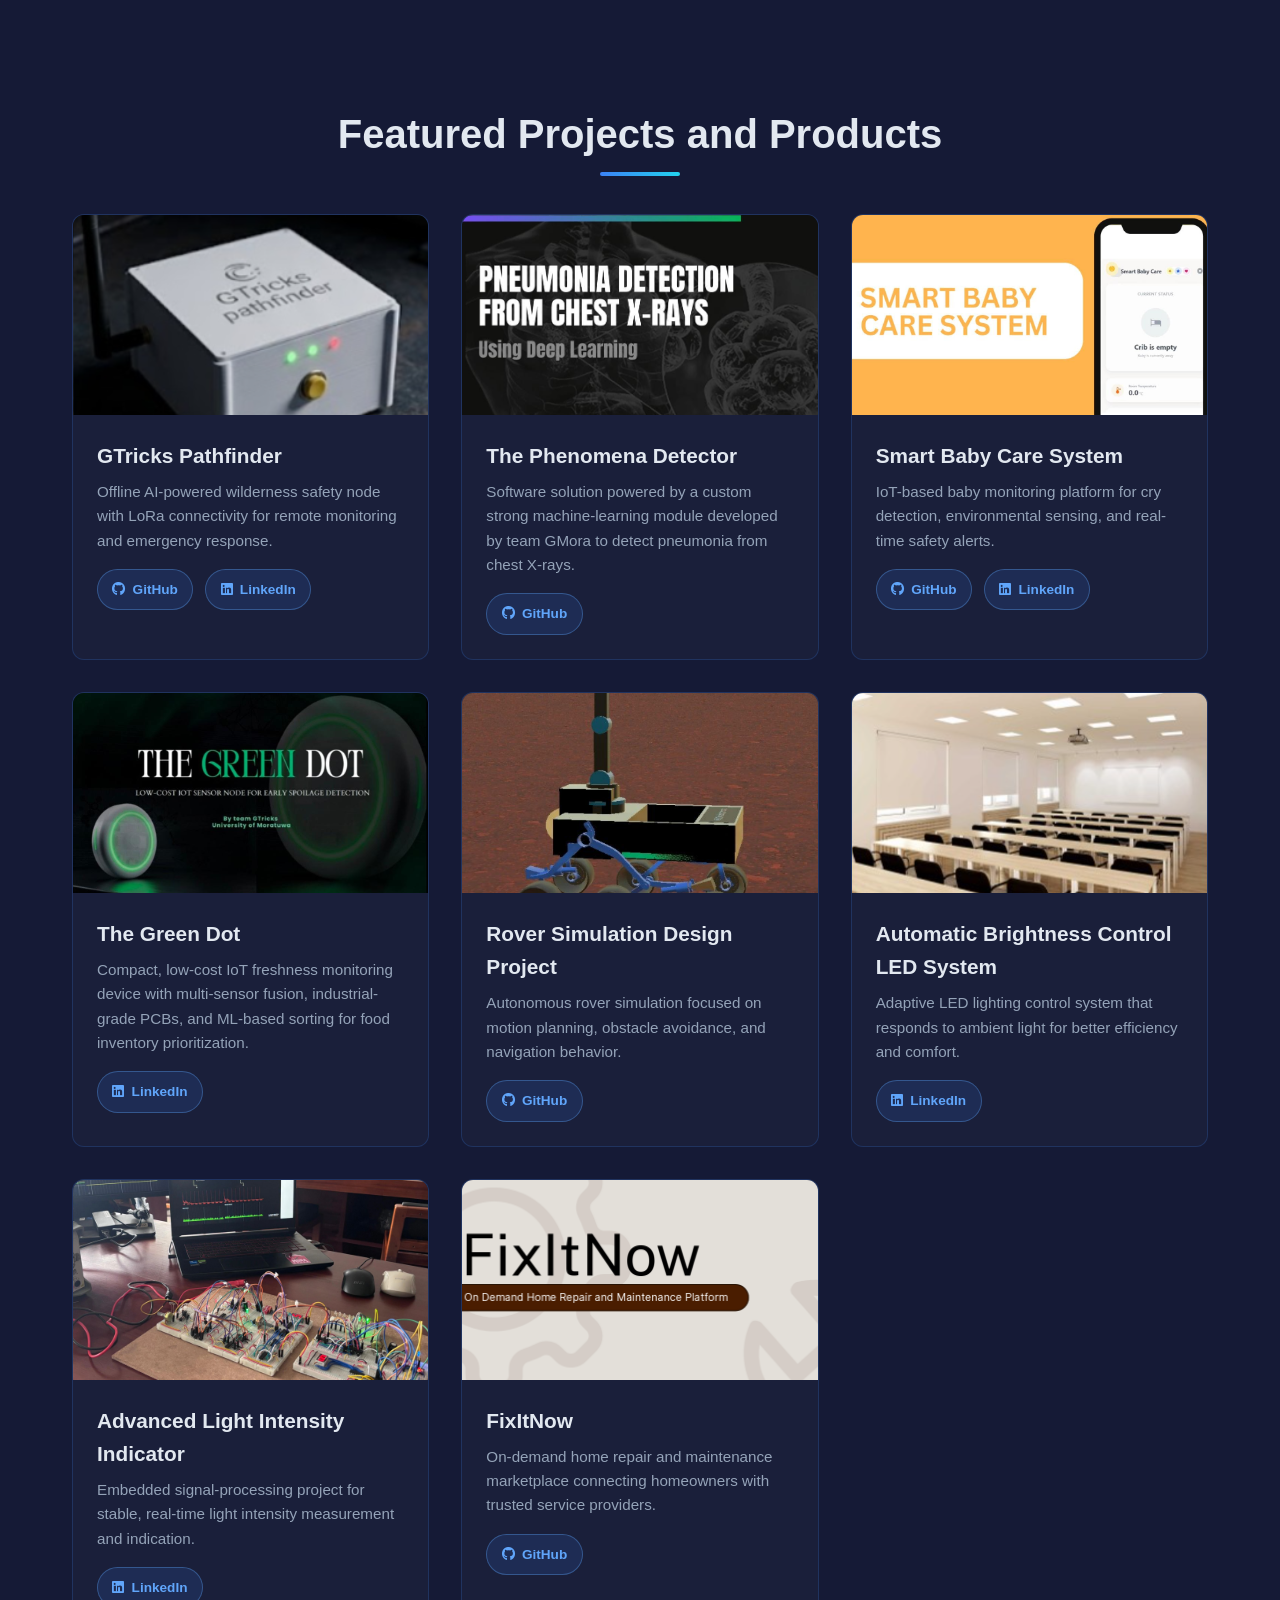
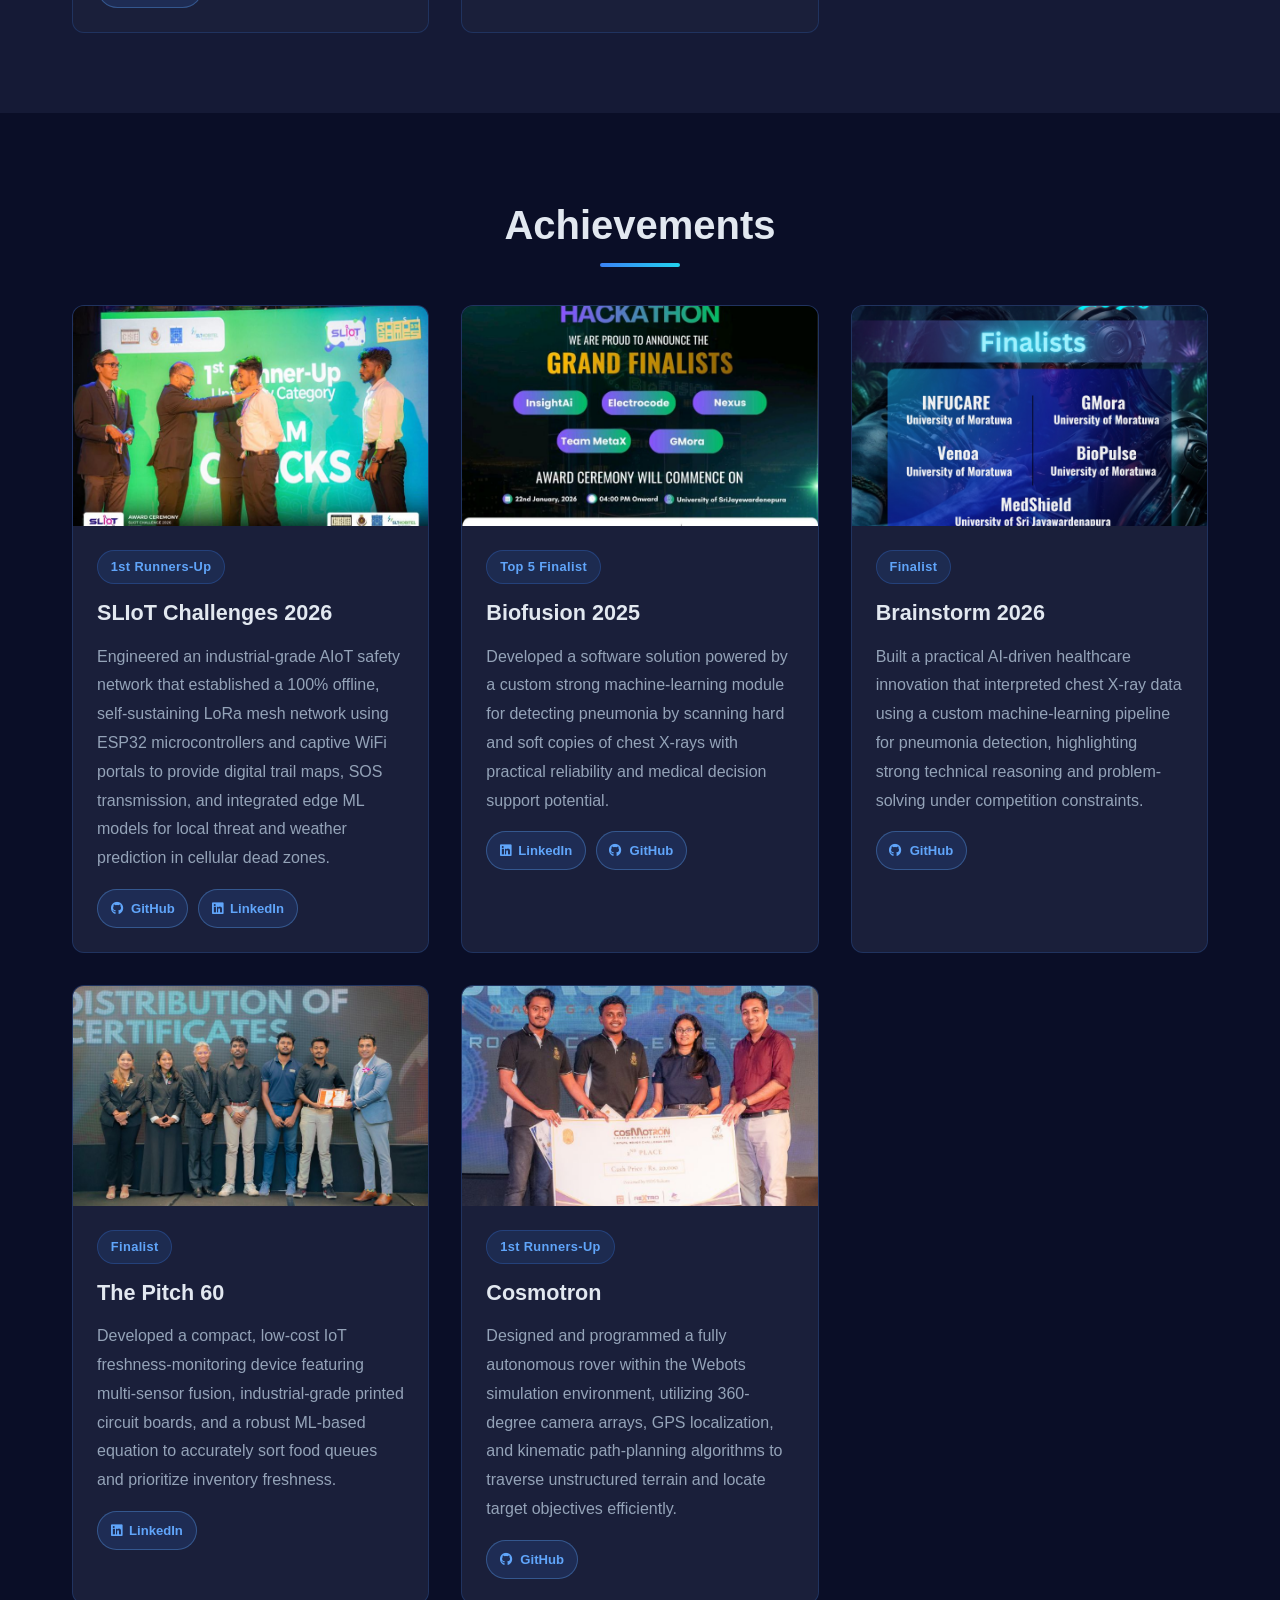
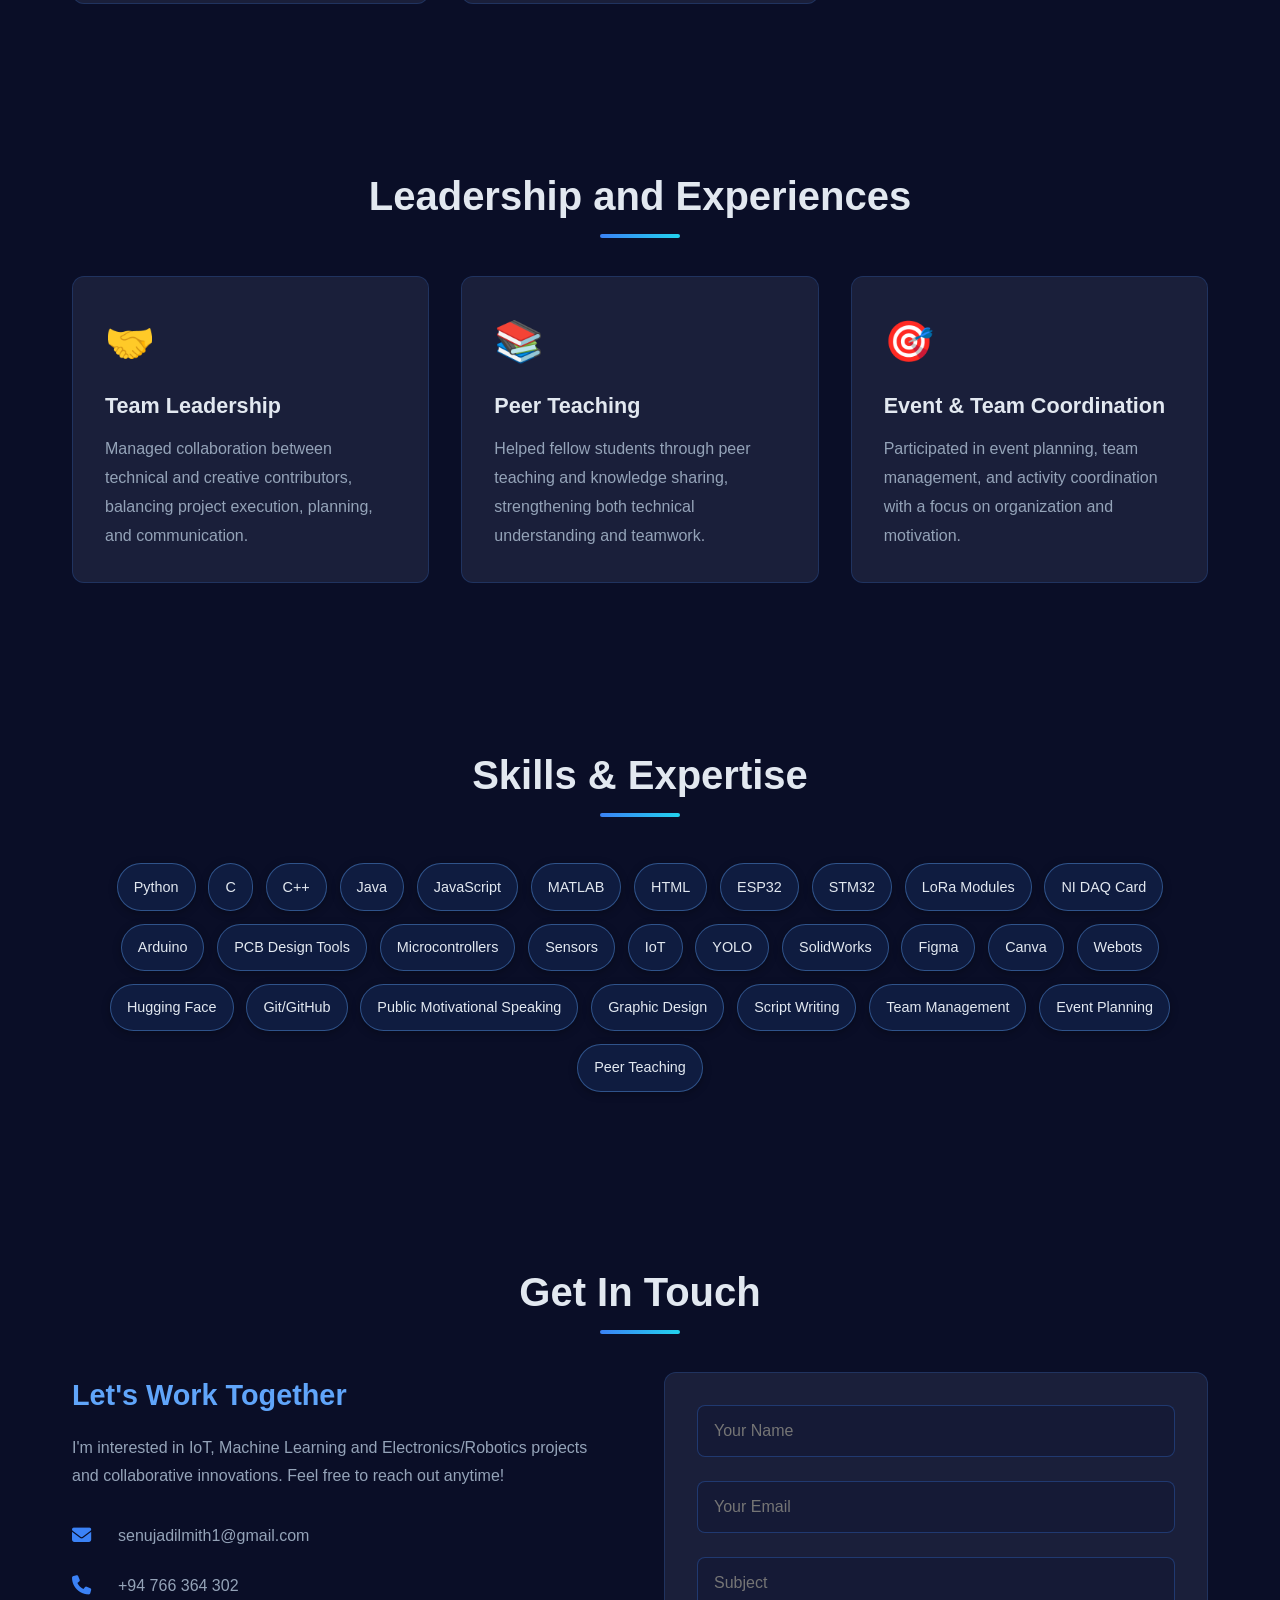
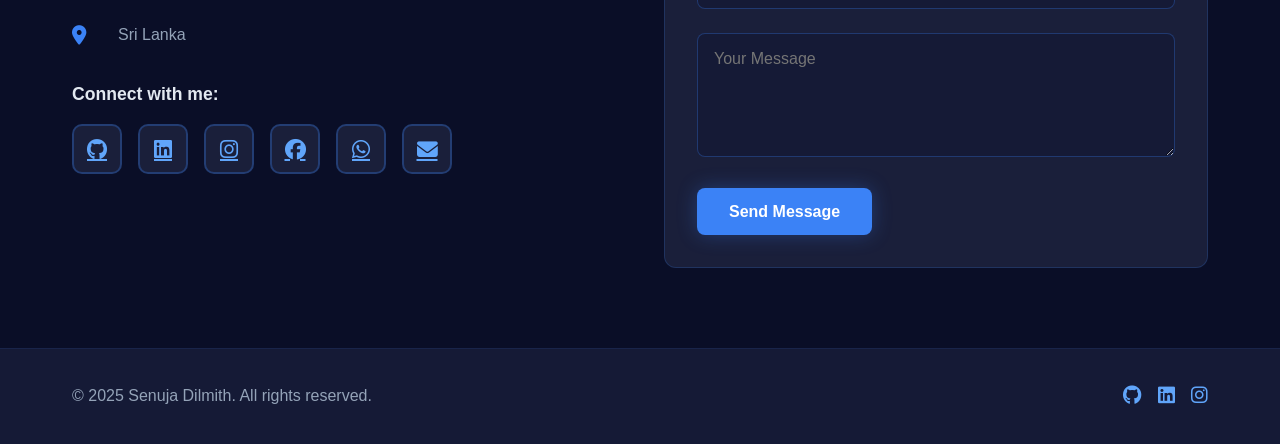
==== commit f1ae8878: "Fix: point Download CV to updated filename CV_Senuja_Dilmith_.pdf" ====
--- a/index.html
+++ b/index.html
@@ -41,7 +41,7 @@
                 <div class="hero-buttons">
                     <a href="#featured-projects" class="btn btn-primary">View My Work</a>
                     <a href="#contact" class="btn btn-secondary">Get In Touch</a>
-                    <a href="cv/Senuja_Dilmith_CV.pdf" class="btn btn-primary" download>Download CV</a>
+                    <a href="cv/CV_Senuja_Dilmith_.pdf" class="btn btn-primary" download>Download CV</a>
                 </div>
             </div>
             <div class="hero-image">
